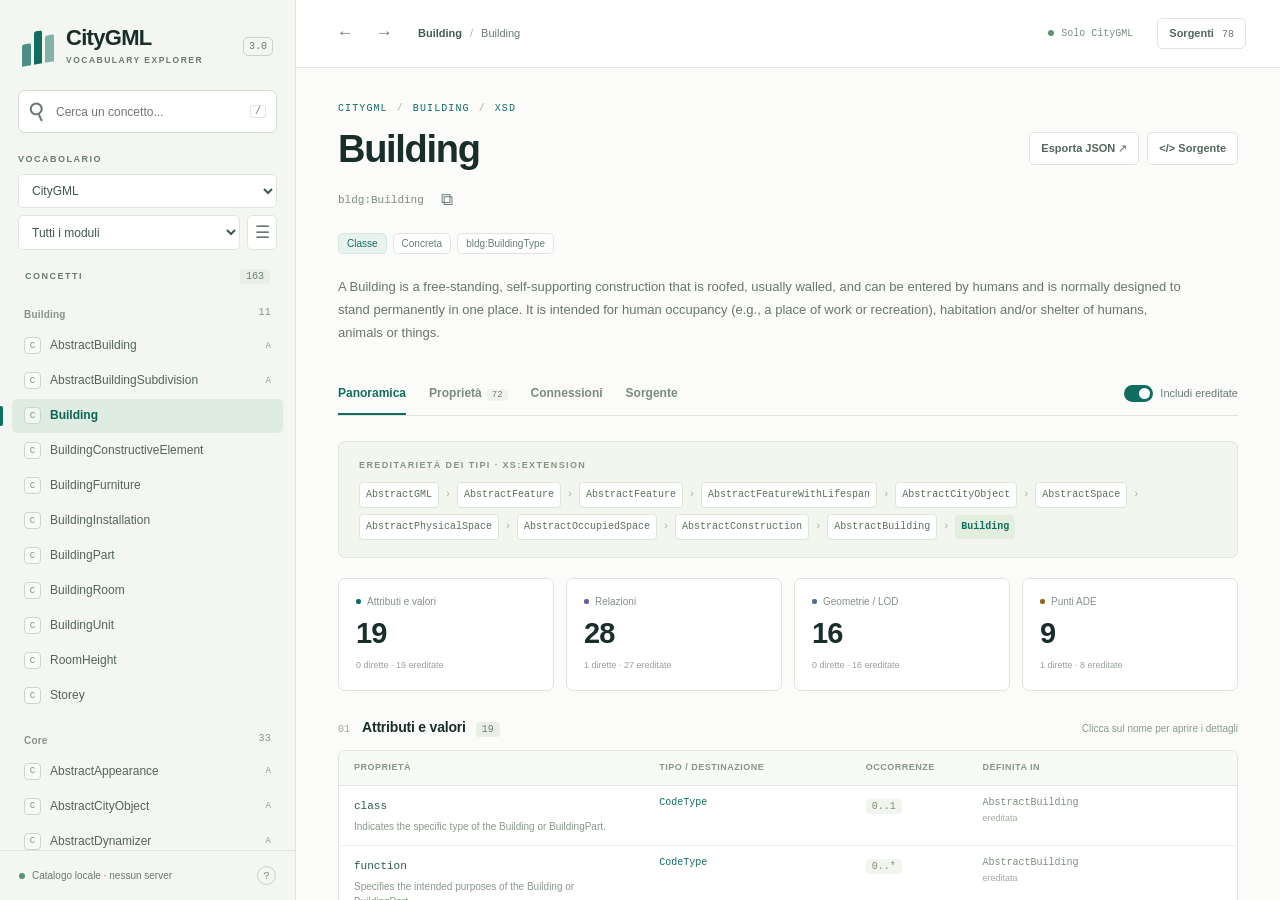
==== index.html @ edbe4537 "Primo commit" ====
<!doctype html>
<html lang="it">
<head>
  <meta charset="utf-8">
  <meta name="viewport" content="width=device-width,initial-scale=1">
  <meta name="color-scheme" content="light">
  <meta name="description" content="Esploratore locale dei vocabolari CityGML 3.0, XSD e OWL. Ricerca, proprieta e relazioni con provenienza verificabile.">
  <title>CityGML Explorer</title>
  <link rel="stylesheet" href="assets/styles.css">
  <script defer src="data/catalog.js"></script>
  <script defer src="assets/app.js"></script>
</head>
<body>
<a class="skip-link" href="#content">Vai alla scheda del concetto</a>
<div class="app-shell">
  <aside class="sidebar" id="sidebar" aria-label="Navigazione del vocabolario">
    <a class="brand" href="#" id="home-link" aria-label="CityGML Explorer, Building">
      <span class="brand-mark" aria-hidden="true"><i></i><i></i><i></i></span>
      <span><strong>CityGML</strong><small>VOCABULARY EXPLORER</small></span>
      <span class="version">3.0</span>
    </a>
    <div class="sidebar-tools">
      <label class="search-box" for="search"><span aria-hidden="true">&#9906;</span><input id="search" type="search" autocomplete="off" placeholder="Cerca un concetto..." aria-label="Cerca nome, etichetta o identificatore"><kbd>/</kbd></label>
      <label class="filter-label" for="family">VOCABOLARIO</label>
      <select id="family"><option value="curated">CityGML + UISH</option value="CityGML">CityGML / XSD</option><option value="UISH">UISH / OWL</option><option value="CityOWL">CityOWL / OWL</option><option value="Supporto">Vocabolari di supporto</option><option value="all">Tutte le sorgenti</option></select>
      <div class="filter-row"><label for="module" class="sr-only">Modulo</label><select id="module"><option value="">Tutti i moduli</option></select><button class="icon-button" id="filters-btn" aria-expanded="false" aria-controls="extra-filters" title="Altri filtri">&#9776;</button></div>
      <div id="extra-filters" class="extra-filters" hidden>
        <label><input type="checkbox" id="technical"> Tipi tecnici e punti ADE</label>
        <label><input type="checkbox" id="only-concrete"> Solo classi concrete</label>
        <label><input type="checkbox" id="include-external"> Riferimenti esterni</label>
      </div>
    </div>
    <div class="list-heading"><span>CONCETTI</span><span id="results-count" class="count">0</span></div>
    <nav id="concept-list" class="concept-list" aria-label="Elenco dei concetti"></nav>
    <div class="sidebar-footer"><span class="status-dot"></span><span>Catalogo locale &middot; nessun server</span><button id="about-btn" title="Guida e legenda" aria-label="Guida e legenda">?</button></div>
  </aside>
  <div class="main-shell">
    <header class="topbar">
      <div class="topbar-left"><button class="icon-button mobile-menu" id="mobile-menu" aria-label="Apri elenco concetti" aria-expanded="false">&#9776;</button><button class="icon-button" id="back-btn" title="Indietro" aria-label="Indietro">&#8592;</button><button class="icon-button" id="forward-btn" title="Avanti" aria-label="Avanti">&#8594;</button><div id="breadcrumb" class="breadcrumb"></div></div>
      <div class="topbar-right"><span class="local-badge"><span class="status-dot"></span><span id="catalog-mode">Catalogo locale</span></span><button class="text-button" id="sources-btn">Sorgenti <span id="file-count"></span></button></div>
    </header>
    <main id="content" tabindex="-1"><div class="loading">Caricamento del catalogo locale...</div></main>
    <noscript>Per navigare il catalogo occorre abilitare JavaScript. I file originali restano disponibili nella cartella sources.</noscript>
  </div>
</div>
<dialog id="modal"><div class="modal-header"><h2 id="modal-title"></h2><button class="icon-button" id="close-modal" aria-label="Chiudi">&#215;</button></div><div id="modal-body"></div></dialog>
<div id="toast" role="status" aria-live="polite"></div>
</body>
</html>
---- assets/styles.css ----
:root{--ink:#192d2b;--muted:#697975;--faint:#93a19b;--teal:#126d61;--teal-soft:#e8f2ee;--bg:#fbfcfa;--side:#f4f6f1;--line:#e0e6df;--white:#fff;--amber:#94631c;--purple:#705998;--blue:#4a728e;--mono:ui-monospace,SFMono-Regular,Consolas,"Liberation Mono",monospace;--font:Inter,-apple-system,BlinkMacSystemFont,"Segoe UI",sans-serif}
*{box-sizing:border-box}html,body{margin:0;height:100%;background:var(--bg);color:var(--ink);font:14px/1.55 var(--font)}button,input,select{font:inherit}button,a,input,select,summary{ -webkit-tap-highlight-color:transparent}button{cursor:pointer;color:inherit}a{color:var(--teal);text-decoration:none}a:hover{text-decoration:underline}button:focus-visible,a:focus-visible,summary:focus-visible,input:focus-visible,select:focus-visible{outline:2px solid var(--teal);outline-offset:3px}button:disabled{opacity:.35;cursor:default}input[type=checkbox]{accent-color:var(--teal)}.app-shell{display:flex;height:100dvh;overflow:hidden}.sidebar{width:296px;flex:0 0 296px;background:var(--side);border-right:1px solid var(--line);display:flex;flex-direction:column;min-height:0}.brand{display:flex;align-items:center;gap:12px;padding:25px 22px 23px;color:var(--ink);text-decoration:none!important}.brand strong{font-size:22px;letter-spacing:-.7px;line-height:1.15;display:block}.brand small{display:block;font-size:8.5px;letter-spacing:1.5px;color:var(--muted);margin-top:4px;font-weight:600}.brand-mark{width:32px;height:35px;display:flex;align-items:end;gap:3px;transform:skewY(-10deg)}.brand-mark i{display:block;width:9px;background:var(--teal);border-radius:2px 2px 0 0}.brand-mark i:nth-child(1){height:22px;opacity:.75}.brand-mark i:nth-child(2){height:33px}.brand-mark i:nth-child(3){height:27px;opacity:.5}.version{font:10px var(--mono);border:1px solid #c9d4ca;border-radius:5px;padding:3px 5px;margin-left:auto;color:var(--muted)}.sidebar-tools{padding:0 18px 16px}.search-box{display:flex;align-items:center;gap:8px;background:#fff;border:1px solid #d4ddd3;border-radius:7px;padding:9px 10px;box-shadow:0 2px 2px #22332203}.search-box>span{font-size:23px;line-height:1;transform:rotate(-25deg);color:var(--muted)}.search-box input{width:100%;border:0;background:transparent;outline:none;font-size:12px;min-width:0}.search-box kbd{border:1px solid var(--line);border-radius:3px;padding:0 4px;font:10px var(--mono);color:var(--muted)}.filter-label{display:block;font-size:9px;letter-spacing:1.5px;color:var(--muted);font-weight:650;margin:20px 0 7px}select{padding:8px 9px;width:100%;background:#fff;border:1px solid var(--line);border-radius:5px;font-size:12px;color:#42574e;min-width:0}.filter-row{display:flex;gap:7px;margin-top:7px}.icon-button{display:inline-flex;align-items:center;justify-content:center;border:1px solid transparent;background:transparent;min-width:30px;height:30px;border-radius:5px;color:var(--muted);font-size:17px;padding:0 6px}.icon-button:hover{background:var(--teal-soft);color:var(--teal)}.filter-row .icon-button{height:35px;border:1px solid var(--line);background:white}.extra-filters{font-size:11px;color:var(--muted);padding-top:9px}.extra-filters label{display:flex;gap:6px;align-items:center;margin:5px 0}.list-heading{display:flex;justify-content:space-between;padding:3px 25px 12px;align-items:center;font-size:9px;font-weight:700;letter-spacing:1.5px;color:var(--muted)}.count{font:10px var(--mono);padding:2px 6px;border-radius:4px;background:#e9eee6;color:#6c7e70;letter-spacing:0}.concept-list{flex:1;overflow:auto;padding:0 12px 24px;scrollbar-width:thin}.module-group{margin-bottom:9px}.module-label{display:flex;justify-content:space-between;padding:11px 12px 5px;color:#87948a;font-size:10px;font-weight:650;letter-spacing:.2px}.module-label small{font:10px var(--mono)}.concept-item{display:flex;align-items:center;gap:9px;padding:8px 12px;color:#53645c;border-radius:5px;font-size:12px;line-height:1.3;min-height:34px;text-decoration:none!important;position:relative;margin:1px 0}.concept-item:hover{background:#eaf0e6}.concept-item.active{background:#dfece2;color:#0e6253;font-weight:650}.concept-item.active:before{content:"";position:absolute;left:-12px;top:7px;bottom:7px;width:3px;background:var(--teal);border-radius:0 2px 2px 0}.concept-item .item-name{overflow:hidden;text-overflow:ellipsis;white-space:nowrap;flex:1}.type-icon{font:9px var(--mono);width:17px;height:17px;border:1px solid #cad8cb;border-radius:4px;display:inline-flex;align-items:center;justify-content:center;flex:none;color:#75947b;background:#fff8}.type-icon.owl{color:var(--purple);border-color:#dacee8}.type-icon.datatype{color:var(--blue);border-color:#cedbe4}.type-icon.ade{color:var(--amber);border-color:#e3d6bb}.concept-item .abstract-mark{font:9px var(--mono);opacity:.6}.sidebar-footer{display:flex;gap:7px;align-items:center;border-top:1px solid var(--line);padding:15px 19px;color:var(--muted);font-size:10px}.sidebar-footer button{border:1px solid #cbd5c9;background:transparent;color:#83917d;font:11px var(--mono);border-radius:50%;width:19px;height:19px;padding:0;margin-left:auto}.status-dot{display:inline-block;width:6px;height:6px;background:#5b9373;border-radius:50%;flex:none}.main-shell{flex:1;min-width:0;display:flex;flex-direction:column}.topbar{height:68px;flex:none;padding:0 34px;display:flex;align-items:center;justify-content:space-between;border-bottom:1px solid var(--line);background:var(--white);gap:14px}.topbar-left,.topbar-right{display:flex;align-items:center;gap:8px;min-width:0}.breadcrumb{font-size:11px;color:var(--muted);margin-left:10px;white-space:nowrap;overflow:hidden;text-overflow:ellipsis}.breadcrumb b{font-weight:550;color:#435c50}.breadcrumb span{padding:0 8px;color:#acb7ad}.local-badge{display:flex;gap:7px;align-items:center;font:10px var(--mono);color:#799080;padding-right:16px;white-space:nowrap}.text-button{border:1px solid var(--line);background:var(--white);padding:6px 11px;border-radius:5px;font-size:11px;font-weight:550;color:#53665b}.text-button:hover{background:var(--side);border-color:#cad7ce}.text-button span{font:10px var(--mono);color:var(--muted);margin-left:5px}#content{overflow:auto;scroll-behavior:smooth;flex:1;padding:35px 42px 70px;outline:none}.page{max-width:1140px;margin:0 auto}.eyebrow{font:10px var(--mono);letter-spacing:1.1px;color:var(--teal);display:flex;gap:9px;align-items:center;margin-bottom:14px;text-transform:uppercase}.eyebrow .slash{color:#a4b0a5}.hero{display:flex;justify-content:space-between;gap:16px;align-items:start}.hero h1{margin:0;font-size:38px;font-weight:610;letter-spacing:-1.3px;line-height:1.15;overflow-wrap:anywhere}.hero-subtitle{font:11px var(--mono);color:#7c8c80;margin:13px 0 0;display:flex;align-items:center;gap:8px;word-break:break-all}.hero-subtitle code{font:inherit;max-width:720px}.hero-actions{display:flex;gap:8px;flex:none;margin-top:4px}.hero-actions button{height:33px;white-space:nowrap}.badges{display:flex;flex-wrap:wrap;gap:6px;margin-top:18px}.badge{display:inline-flex;align-items:center;border:1px solid var(--line);background:var(--white);padding:3px 8px;border-radius:5px;font-size:10px;line-height:1.3;color:#668074}.badge.teal{background:var(--teal-soft);border-color:#d7e9df;color:var(--teal)}.badge.purple{color:var(--purple);background:#f4eff8;border-color:#e4dcef}.badge.amber{color:var(--amber);background:#fbf6e9;border-color:#ebdfc7}.badge.blue{color:var(--blue);background:#eef4f8;border-color:#dce6ed}.definition{color:#66766b;line-height:1.8;font-size:13px;max-width:855px;margin:21px 0 0;white-space:pre-line}.definition.empty{font-style:italic}.tabbar{display:flex;align-items:center;border-bottom:1px solid var(--line);margin-top:27px;gap:23px;min-height:44px;overflow:auto}.tab{border:0;background:transparent;padding:11px 0;color:#7b8b7e;font-size:12px;font-weight:550;white-space:nowrap;position:relative}.tab.active{color:var(--teal)}.tab.active:after{content:"";position:absolute;bottom:-1px;left:0;right:0;height:2px;background:var(--teal)}.tab .count{margin-left:5px;background:#f0f3ed;font-size:9px;padding:1px 5px}.inherited-control{display:flex;align-items:center;gap:7px;font-size:11px;white-space:nowrap;margin-left:auto;color:var(--muted);padding:0 0 0 8px}.switch input{position:absolute;opacity:0;width:30px;height:18px;margin:0;cursor:pointer}.switch{display:inline-block;position:relative;width:29px;height:17px}.switch span{display:block;background:#d5ded3;width:29px;height:17px;border-radius:12px;pointer-events:none}.switch span:before{content:"";position:absolute;top:3px;left:3px;width:11px;height:11px;border-radius:50%;background:#fff;transition:transform .15s}.switch input:checked+span{background:var(--teal)}.switch input:checked+span:before{transform:translateX(12px)}.switch input:focus-visible+span{outline:2px solid var(--teal);outline-offset:3px}.tab-content{padding-top:25px}.section{margin-bottom:27px}.section-heading{display:flex;gap:10px;align-items:baseline;margin-bottom:12px}.section-heading h2{font-size:14px;line-height:1.4;letter-spacing:-.2px;margin:0;font-weight:610}.section-heading .sub{margin-left:auto;color:#8a9a8d;font-size:10px}.section-heading .section-num{font:10px var(--mono);color:#99aa9b;margin-right:2px}.inheritance-box{padding:17px 20px;background:#f2f6ee;border:1px solid #e0e7db;border-radius:7px}.inheritance-box .caption{color:#859580;font-size:9px;letter-spacing:1.4px;font-weight:650;margin-bottom:9px}.chain{display:flex;gap:6px;flex-wrap:wrap;align-items:center;font:10px var(--mono);line-height:2}.chain a{padding:2px 6px;background:#fff;border:1px solid #dce5d6;border-radius:4px;color:#58725c}.chain span.arrow{color:#a7b49e}.chain .current{font-weight:650;color:var(--teal);padding:2px 6px;background:#e3eedf;border-radius:4px}.chain .external{border-style:dashed!important}.stats-grid{display:grid;grid-template-columns:repeat(4,1fr);gap:12px;margin:20px 0 27px}.stat-card{border:1px solid var(--line);background:var(--white);border-radius:7px;padding:15px 17px;position:relative;overflow:hidden;cursor:pointer;text-align:left}.stat-card:hover{border-color:#bfd3c4;background:#fefffc}.stat-card .stat-label{font-size:10px;color:#849187;display:flex;gap:6px;align-items:center}.stat-card strong{display:block;font-size:29px;line-height:1.35;font-weight:550;letter-spacing:-1px;margin-top:5px}.stat-card small{font-size:9px;color:#99a299}.stat-card .line-dot{width:5px;height:5px;display:inline-block;background:var(--teal);border-radius:2px}.stat-card .line-dot.purple{background:var(--purple)}.stat-card .line-dot.amber{background:var(--amber)}.stat-card .line-dot.blue{background:var(--blue)}.notice{padding:11px 14px;border:1px solid #eadfc6;background:#fcf8ee;border-radius:6px;color:#8a753e;font-size:11px;margin:16px 0;display:flex;align-items:start;gap:10px}.notice .notice-icon{font:13px var(--mono);flex:none}.notice a{color:#7f6526;text-decoration:underline}.notice.info{background:#f1f6f4;border-color:#dce8e1;color:#6a8170}.notice.purple{background:#f7f4fa;border-color:#e7def1;color:#816792}.prop-table{border:1px solid var(--line);border-radius:7px;background:var(--white);overflow:hidden}.prop-table table{border-collapse:collapse;width:100%;table-layout:fixed}.prop-table thead{background:#f8faf6;color:#879685;font-size:9px;letter-spacing:.5px;text-transform:uppercase}.prop-table th{text-align:left;font-weight:550;padding:10px 15px;border-bottom:1px solid var(--line)}.prop-table th:nth-child(1){width:34%}.prop-table th:nth-child(2){width:23%}.prop-table th:nth-child(3){width:13%}.prop-table th:nth-child(4){width:30%}.prop-table td{padding:11px 15px;border-bottom:1px solid #edf0e9;vertical-align:top;font-size:11px}.prop-table tbody tr:last-child td{border-bottom:0}.prop-name{font:11px var(--mono);color:#2e5847;word-break:break-word}.prop-name-button{font:11px var(--mono);border:0;background:transparent;padding:0;text-align:left;color:#285a46;text-decoration:none}.prop-name-button:hover{text-decoration:underline}.prop-description{font-size:10px;line-height:1.5;color:#89988a;margin-top:5px}.prop-type{font:10px var(--mono);word-break:break-word;display:block}.prop-origin{font:10px var(--mono);display:block;color:#7c8f7e;word-break:break-word}.prop-origin.direct{color:var(--teal)}.prop-origin-label{color:#a0ad9d;font-size:9px;margin-top:4px}.multiplicity{font:10px var(--mono);background:#f1f5ed;border-radius:4px;padding:2px 6px;display:inline-block;color:#7e9079;white-space:nowrap}.muted{color:var(--muted)}.tiny{font-size:10px}.external-tag{font:8px var(--font);color:#aa935b;margin-left:3px}.connection-grid{display:grid;grid-template-columns:repeat(2,minmax(0,1fr));gap:9px}.connection-card{border:1px solid var(--line);border-radius:6px;background:white;padding:14px 16px;text-align:left;display:flex;gap:12px;align-items:center}.connection-card:hover{border-color:#bdd0bf}.connection-card .conn-content{min-width:0;flex:1}.connection-card strong{font:11px var(--mono);color:#345b48;display:block;overflow-wrap:anywhere}.connection-card small{font-size:10px;color:#91a08d;display:block;margin-top:4px}.connection-card .conn-arrow{color:#b4c1ab}.connection-card .conn-icon{font:11px var(--mono);background:#ecf4e6;color:#8ca67b;width:30px;height:30px;border-radius:5px;display:flex;align-items:center;justify-content:center;flex:none}.connection-card.owl-card .conn-icon{background:#f0ebf6;color:var(--purple)}.connection-card.owl-card{border-color:#e5deec}.empty-state{padding:22px 16px;background:#f5f8f2;border:1px dashed #dce4d4;border-radius:6px;font-size:12px;color:#8a9884}.list-empty{padding:25px 15px;font-size:12px;color:#84917f}.legend{display:flex;gap:17px;flex-wrap:wrap;font-size:10px;color:#8b9a85}.legend span:before{content:"";display:inline-block;width:7px;height:7px;border-radius:2px;background:var(--teal);margin-right:5px}.legend .geom:before{background:var(--blue)}.legend .owl:before{background:var(--purple)}.legend .ade:before{background:var(--amber)}.property-toolbar{display:flex;justify-content:space-between;gap:15px;align-items:center;margin-bottom:20px}.property-toolbar input{font-size:12px;border:1px solid var(--line);border-radius:5px;padding:8px 11px;background:white;min-width:250px}.segment{display:flex;gap:5px;flex-wrap:wrap}.segment button{padding:5px 9px;border:1px solid var(--line);border-radius:5px;background:white;color:#80917b;font-size:10px}.segment button.active{color:var(--teal);background:var(--teal-soft);border-color:#cddfcf}.source-block{background:#f0f4ec;color:#4a6250;border:1px solid #dce5d4;border-radius:7px;padding:18px;font:10px/1.7 var(--mono);overflow:auto;max-height:570px;white-space:pre-wrap;overflow-wrap:anywhere;tab-size:2}.metadata-grid{display:grid;grid-template-columns:140px minmax(0,1fr);gap:10px 18px;font-size:12px}.metadata-grid dt{color:#879680}.metadata-grid dd{margin:0;overflow-wrap:anywhere;color:#526c54;font-family:var(--mono);font-size:10px}.axiom{border:1px solid var(--line);background:white;padding:12px 16px;border-radius:6px;margin-bottom:8px;font-size:11px}.axiom-label{color:#8b7c9b;font:10px var(--mono);margin-bottom:6px}.expr{margin:5px 0 5px 10px;padding-left:10px;border-left:2px solid #eee6f5}.expr-row{margin:5px 0}.expr-key{font:10px var(--mono);color:#8a769d;margin-right:6px}.source-table{width:100%;border-collapse:collapse;font-size:11px}.source-table td,.source-table th{text-align:left;border-bottom:1px solid var(--line);padding:10px 8px;vertical-align:top;overflow-wrap:anywhere}.source-table th{font-size:9px;color:#8d9b85;text-transform:uppercase}.source-table .url{font:9px var(--mono);max-width:300px}.section-collapse{border:1px solid var(--line);border-radius:6px;margin-bottom:12px;padding:10px 15px}.section-collapse summary{cursor:pointer;font-size:12px;color:#657d63}.section-collapse>div{padding-top:12px}dialog{border:1px solid #dae3d3;border-radius:10px;padding:0;max-width:900px;width:calc(100% - 40px);max-height:85vh;box-shadow:0 25px 100px #0f33262b;background:var(--bg);color:var(--ink)}dialog::backdrop{background:#182f2655;backdrop-filter:blur(2px)}.modal-header{display:flex;align-items:center;justify-content:space-between;padding:18px 24px;border-bottom:1px solid var(--line);position:sticky;top:0;background:var(--bg);z-index:1}.modal-header h2{font-size:17px;margin:0;letter-spacing:-.3px}#modal-body{padding:20px 25px 27px}#modal-body p{font-size:12px;color:#71866d;line-height:1.8}#modal-body h3{font-size:13px;margin-top:24px}#toast{position:fixed;bottom:25px;left:50%;transform:translateX(-50%);padding:10px 17px;background:#214638;color:white;font-size:12px;border-radius:6px;opacity:0;pointer-events:none;transition:opacity .15s;z-index:15}#toast.visible{opacity:1}.loading{padding:35px;color:var(--muted)}.skip-link{position:fixed;top:-50px;left:12px;z-index:40;background:white;padding:10px}.skip-link:focus{top:8px}.sr-only{position:absolute;width:1px;height:1px;padding:0;margin:-1px;overflow:hidden;clip:rect(0,0,0,0);border:0}.mobile-menu{display:none}.page-footer{display:flex;gap:15px;align-items:center;border-top:1px solid var(--line);padding-top:17px;margin-top:32px;font-size:9px;color:#9ba991}.page-footer a{margin-left:auto;color:#819773}.nowrap{white-space:nowrap}
@media(min-width:1600px){#content{padding-top:45px}.sidebar{width:316px;flex-basis:316px}.hero h1{font-size:42px}}
@media(max-width:1180px){.sidebar{width:258px;flex-basis:258px}.brand{padding-left:18px;padding-right:16px;gap:9px}#content{padding:29px 26px 60px}.topbar{padding:0 22px}.hero h1{font-size:33px}.hero-actions{flex-direction:column}.local-badge{display:none}.tabbar{gap:17px}.inherited-control{font-size:10px}.prop-table th:nth-child(1){width:31%}.prop-table th:nth-child(2){width:25%}.prop-table td{padding:11px}.stats-grid{gap:9px}.stat-card{padding:12px}.property-toolbar{align-items:start;flex-direction:column}}
@media(max-width:850px){.sidebar{width:235px;flex-basis:235px}.brand strong{font-size:20px}.brand small{font-size:7px}.brand-mark{width:27px}.version{font-size:9px}.hero h1{font-size:29px}.hero-actions{display:none}.stats-grid{grid-template-columns:repeat(2,1fr)}.connection-grid{grid-template-columns:1fr}.inherited-control{padding-bottom:4px}.tabbar{flex-wrap:wrap;gap:0 16px}.tab{font-size:11px}.prop-table{overflow:auto}.prop-table table{min-width:510px}.topbar{height:56px}.local-badge{display:none}.breadcrumb{max-width:230px;font-size:10px}.section-heading .sub{display:none}.topbar-right .text-button{padding:6px;font-size:10px}}
@media(max-width:640px){.sidebar{position:fixed;z-index:9;inset:0 auto 0 0;width:285px;transform:translateX(-100%);transition:transform .2s;box-shadow:10px 0 40px #16332122}.sidebar.open{transform:translateX(0)}.mobile-menu{display:inline-flex}.topbar{padding:0 12px}.breadcrumb{margin-left:0;max-width:155px}.topbar-left{gap:2px}#content{padding:24px 18px 50px}.hero h1{font-size:32px}.hero-subtitle{font-size:10px}.definition{font-size:12px}.eyebrow{font-size:9px}.tabbar{margin-top:21px;gap:0 20px}.stats-grid{gap:10px}.section-heading h2{font-size:13px}.property-toolbar input{width:100%;min-width:0}.metadata-grid{grid-template-columns:90px minmax(0,1fr)}.source-table{font-size:10px}.page-footer{flex-wrap:wrap}.page-footer a{margin-left:0}.inherited-control{margin-left:0;margin-bottom:5px}.hero-subtitle code{max-width:calc(100vw - 90px)}}
@media(prefers-reduced-motion:reduce){*,*:before,*:after{scroll-behavior:auto!important;transition:none!important}}
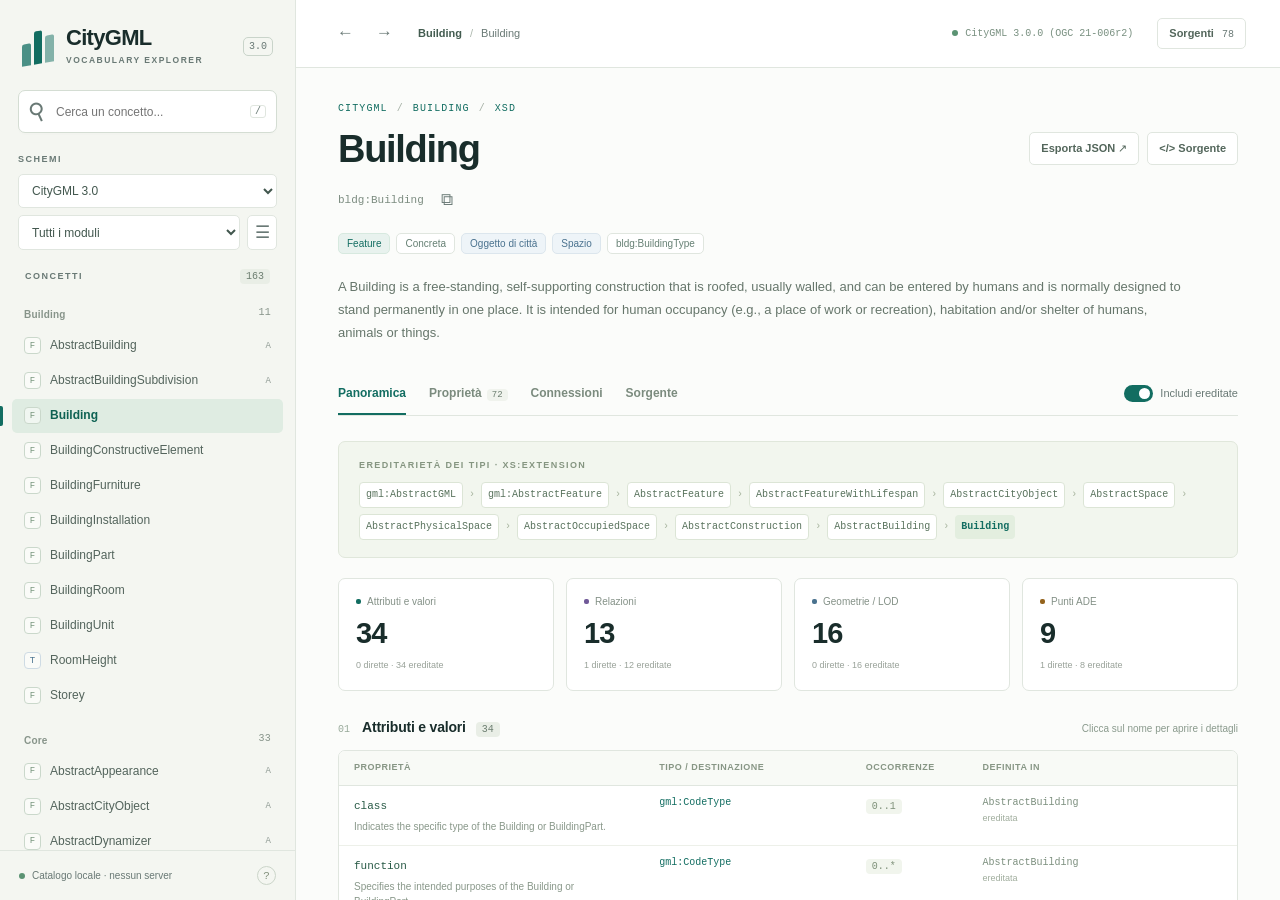
==== commit 72fc0706: "Revamped repository, now only focus on CityGMLv3. XSDs list was completed, now one instance of the s" ====
--- a/index.html
+++ b/index.html
@@ -4,7 +4,7 @@
   <meta charset="utf-8">
   <meta name="viewport" content="width=device-width,initial-scale=1">
   <meta name="color-scheme" content="light">
-  <meta name="description" content="Esploratore locale dei vocabolari CityGML 3.0, XSD e OWL. Ricerca, proprieta e relazioni con provenienza verificabile.">
+  <meta name="description" content="Esploratore locale del vocabolario CityGML 3.0 dagli schemi XSD ufficiali OGC. Ricerca, proprieta e relazioni con provenienza verificabile.">
   <title>CityGML Explorer</title>
   <link rel="stylesheet" href="assets/styles.css">
   <script defer src="data/catalog.js"></script>
@@ -21,12 +21,14 @@
     </a>
     <div class="sidebar-tools">
       <label class="search-box" for="search"><span aria-hidden="true">&#9906;</span><input id="search" type="search" autocomplete="off" placeholder="Cerca un concetto..." aria-label="Cerca nome, etichetta o identificatore"><kbd>/</kbd></label>
-      <label class="filter-label" for="family">VOCABOLARIO</label>
-      <select id="family"><option value="curated">CityGML + UISH</option value="CityGML">CityGML / XSD</option><option value="UISH">UISH / OWL</option><option value="CityOWL">CityOWL / OWL</option><option value="Supporto">Vocabolari di supporto</option><option value="all">Tutte le sorgenti</option></select>
+      <label class="filter-label" for="family">SCHEMI</label>
+      <select id="family"><option value="CityGML">CityGML 3.0</option><option value="Supporto">Schemi importati (GML, ISO 19139, xAL, XLink)</option><option value="all">Tutti gli schemi</option></select>
       <div class="filter-row"><label for="module" class="sr-only">Modulo</label><select id="module"><option value="">Tutti i moduli</option></select><button class="icon-button" id="filters-btn" aria-expanded="false" aria-controls="extra-filters" title="Altri filtri">&#9776;</button></div>
       <div id="extra-filters" class="extra-filters" hidden>
+        <label for="category" class="sr-only">Categoria</label>
+        <select id="category"><option value="">Tutte le categorie</option><option value="cityObject">Oggetti di citt&agrave;</option><option value="space">Oggetti di citt&agrave;: spazi</option><option value="boundary">Oggetti di citt&agrave;: superfici di confine</option><option value="feature">Feature</option><option value="object">Oggetti (non feature)</option><option value="datatype">Tipi di dato</option><option value="enumeration">Enumerazioni</option></select>
         <label><input type="checkbox" id="technical"> Tipi tecnici e punti ADE</label>
-        <label><input type="checkbox" id="only-concrete"> Solo classi concrete</label>
+        <label><input type="checkbox" id="only-concrete"> Solo concreti (istanziabili)</label>
         <label><input type="checkbox" id="include-external"> Riferimenti esterni</label>
       </div>
     </div>
@@ -37,10 +39,10 @@
   <div class="main-shell">
     <header class="topbar">
       <div class="topbar-left"><button class="icon-button mobile-menu" id="mobile-menu" aria-label="Apri elenco concetti" aria-expanded="false">&#9776;</button><button class="icon-button" id="back-btn" title="Indietro" aria-label="Indietro">&#8592;</button><button class="icon-button" id="forward-btn" title="Avanti" aria-label="Avanti">&#8594;</button><div id="breadcrumb" class="breadcrumb"></div></div>
-      <div class="topbar-right"><span class="local-badge"><span class="status-dot"></span><span id="catalog-mode">Catalogo locale</span></span><button class="text-button" id="sources-btn">Sorgenti <span id="file-count"></span></button></div>
+      <div class="topbar-right"><span class="local-badge"><span class="status-dot"></span><span id="catalog-version">Catalogo locale</span></span><button class="text-button" id="sources-btn">Sorgenti <span id="file-count"></span></button></div>
     </header>
     <main id="content" tabindex="-1"><div class="loading">Caricamento del catalogo locale...</div></main>
-    <noscript>Per navigare il catalogo occorre abilitare JavaScript. I file originali restano disponibili nella cartella sources.</noscript>
+    <noscript>Per navigare il catalogo occorre abilitare JavaScript. Gli schemi XSD sono disponibili nella cartella sources.</noscript>
   </div>
 </div>
 <dialog id="modal"><div class="modal-header"><h2 id="modal-title"></h2><button class="icon-button" id="close-modal" aria-label="Chiudi">&#215;</button></div><div id="modal-body"></div></dialog>
--- a/assets/styles.css
+++ b/assets/styles.css
@@ -1,7 +1,7 @@
-:root{--ink:#192d2b;--muted:#697975;--faint:#93a19b;--teal:#126d61;--teal-soft:#e8f2ee;--bg:#fbfcfa;--side:#f4f6f1;--line:#e0e6df;--white:#fff;--amber:#94631c;--purple:#705998;--blue:#4a728e;--mono:ui-monospace,SFMono-Regular,Consolas,"Liberation Mono",monospace;--font:Inter,-apple-system,BlinkMacSystemFont,"Segoe UI",sans-serif}
-*{box-sizing:border-box}html,body{margin:0;height:100%;background:var(--bg);color:var(--ink);font:14px/1.55 var(--font)}button,input,select{font:inherit}button,a,input,select,summary{ -webkit-tap-highlight-color:transparent}button{cursor:pointer;color:inherit}a{color:var(--teal);text-decoration:none}a:hover{text-decoration:underline}button:focus-visible,a:focus-visible,summary:focus-visible,input:focus-visible,select:focus-visible{outline:2px solid var(--teal);outline-offset:3px}button:disabled{opacity:.35;cursor:default}input[type=checkbox]{accent-color:var(--teal)}.app-shell{display:flex;height:100dvh;overflow:hidden}.sidebar{width:296px;flex:0 0 296px;background:var(--side);border-right:1px solid var(--line);display:flex;flex-direction:column;min-height:0}.brand{display:flex;align-items:center;gap:12px;padding:25px 22px 23px;color:var(--ink);text-decoration:none!important}.brand strong{font-size:22px;letter-spacing:-.7px;line-height:1.15;display:block}.brand small{display:block;font-size:8.5px;letter-spacing:1.5px;color:var(--muted);margin-top:4px;font-weight:600}.brand-mark{width:32px;height:35px;display:flex;align-items:end;gap:3px;transform:skewY(-10deg)}.brand-mark i{display:block;width:9px;background:var(--teal);border-radius:2px 2px 0 0}.brand-mark i:nth-child(1){height:22px;opacity:.75}.brand-mark i:nth-child(2){height:33px}.brand-mark i:nth-child(3){height:27px;opacity:.5}.version{font:10px var(--mono);border:1px solid #c9d4ca;border-radius:5px;padding:3px 5px;margin-left:auto;color:var(--muted)}.sidebar-tools{padding:0 18px 16px}.search-box{display:flex;align-items:center;gap:8px;background:#fff;border:1px solid #d4ddd3;border-radius:7px;padding:9px 10px;box-shadow:0 2px 2px #22332203}.search-box>span{font-size:23px;line-height:1;transform:rotate(-25deg);color:var(--muted)}.search-box input{width:100%;border:0;background:transparent;outline:none;font-size:12px;min-width:0}.search-box kbd{border:1px solid var(--line);border-radius:3px;padding:0 4px;font:10px var(--mono);color:var(--muted)}.filter-label{display:block;font-size:9px;letter-spacing:1.5px;color:var(--muted);font-weight:650;margin:20px 0 7px}select{padding:8px 9px;width:100%;background:#fff;border:1px solid var(--line);border-radius:5px;font-size:12px;color:#42574e;min-width:0}.filter-row{display:flex;gap:7px;margin-top:7px}.icon-button{display:inline-flex;align-items:center;justify-content:center;border:1px solid transparent;background:transparent;min-width:30px;height:30px;border-radius:5px;color:var(--muted);font-size:17px;padding:0 6px}.icon-button:hover{background:var(--teal-soft);color:var(--teal)}.filter-row .icon-button{height:35px;border:1px solid var(--line);background:white}.extra-filters{font-size:11px;color:var(--muted);padding-top:9px}.extra-filters label{display:flex;gap:6px;align-items:center;margin:5px 0}.list-heading{display:flex;justify-content:space-between;padding:3px 25px 12px;align-items:center;font-size:9px;font-weight:700;letter-spacing:1.5px;color:var(--muted)}.count{font:10px var(--mono);padding:2px 6px;border-radius:4px;background:#e9eee6;color:#6c7e70;letter-spacing:0}.concept-list{flex:1;overflow:auto;padding:0 12px 24px;scrollbar-width:thin}.module-group{margin-bottom:9px}.module-label{display:flex;justify-content:space-between;padding:11px 12px 5px;color:#87948a;font-size:10px;font-weight:650;letter-spacing:.2px}.module-label small{font:10px var(--mono)}.concept-item{display:flex;align-items:center;gap:9px;padding:8px 12px;color:#53645c;border-radius:5px;font-size:12px;line-height:1.3;min-height:34px;text-decoration:none!important;position:relative;margin:1px 0}.concept-item:hover{background:#eaf0e6}.concept-item.active{background:#dfece2;color:#0e6253;font-weight:650}.concept-item.active:before{content:"";position:absolute;left:-12px;top:7px;bottom:7px;width:3px;background:var(--teal);border-radius:0 2px 2px 0}.concept-item .item-name{overflow:hidden;text-overflow:ellipsis;white-space:nowrap;flex:1}.type-icon{font:9px var(--mono);width:17px;height:17px;border:1px solid #cad8cb;border-radius:4px;display:inline-flex;align-items:center;justify-content:center;flex:none;color:#75947b;background:#fff8}.type-icon.owl{color:var(--purple);border-color:#dacee8}.type-icon.datatype{color:var(--blue);border-color:#cedbe4}.type-icon.ade{color:var(--amber);border-color:#e3d6bb}.concept-item .abstract-mark{font:9px var(--mono);opacity:.6}.sidebar-footer{display:flex;gap:7px;align-items:center;border-top:1px solid var(--line);padding:15px 19px;color:var(--muted);font-size:10px}.sidebar-footer button{border:1px solid #cbd5c9;background:transparent;color:#83917d;font:11px var(--mono);border-radius:50%;width:19px;height:19px;padding:0;margin-left:auto}.status-dot{display:inline-block;width:6px;height:6px;background:#5b9373;border-radius:50%;flex:none}.main-shell{flex:1;min-width:0;display:flex;flex-direction:column}.topbar{height:68px;flex:none;padding:0 34px;display:flex;align-items:center;justify-content:space-between;border-bottom:1px solid var(--line);background:var(--white);gap:14px}.topbar-left,.topbar-right{display:flex;align-items:center;gap:8px;min-width:0}.breadcrumb{font-size:11px;color:var(--muted);margin-left:10px;white-space:nowrap;overflow:hidden;text-overflow:ellipsis}.breadcrumb b{font-weight:550;color:#435c50}.breadcrumb span{padding:0 8px;color:#acb7ad}.local-badge{display:flex;gap:7px;align-items:center;font:10px var(--mono);color:#799080;padding-right:16px;white-space:nowrap}.text-button{border:1px solid var(--line);background:var(--white);padding:6px 11px;border-radius:5px;font-size:11px;font-weight:550;color:#53665b}.text-button:hover{background:var(--side);border-color:#cad7ce}.text-button span{font:10px var(--mono);color:var(--muted);margin-left:5px}#content{overflow:auto;scroll-behavior:smooth;flex:1;padding:35px 42px 70px;outline:none}.page{max-width:1140px;margin:0 auto}.eyebrow{font:10px var(--mono);letter-spacing:1.1px;color:var(--teal);display:flex;gap:9px;align-items:center;margin-bottom:14px;text-transform:uppercase}.eyebrow .slash{color:#a4b0a5}.hero{display:flex;justify-content:space-between;gap:16px;align-items:start}.hero h1{margin:0;font-size:38px;font-weight:610;letter-spacing:-1.3px;line-height:1.15;overflow-wrap:anywhere}.hero-subtitle{font:11px var(--mono);color:#7c8c80;margin:13px 0 0;display:flex;align-items:center;gap:8px;word-break:break-all}.hero-subtitle code{font:inherit;max-width:720px}.hero-actions{display:flex;gap:8px;flex:none;margin-top:4px}.hero-actions button{height:33px;white-space:nowrap}.badges{display:flex;flex-wrap:wrap;gap:6px;margin-top:18px}.badge{display:inline-flex;align-items:center;border:1px solid var(--line);background:var(--white);padding:3px 8px;border-radius:5px;font-size:10px;line-height:1.3;color:#668074}.badge.teal{background:var(--teal-soft);border-color:#d7e9df;color:var(--teal)}.badge.purple{color:var(--purple);background:#f4eff8;border-color:#e4dcef}.badge.amber{color:var(--amber);background:#fbf6e9;border-color:#ebdfc7}.badge.blue{color:var(--blue);background:#eef4f8;border-color:#dce6ed}.definition{color:#66766b;line-height:1.8;font-size:13px;max-width:855px;margin:21px 0 0;white-space:pre-line}.definition.empty{font-style:italic}.tabbar{display:flex;align-items:center;border-bottom:1px solid var(--line);margin-top:27px;gap:23px;min-height:44px;overflow:auto}.tab{border:0;background:transparent;padding:11px 0;color:#7b8b7e;font-size:12px;font-weight:550;white-space:nowrap;position:relative}.tab.active{color:var(--teal)}.tab.active:after{content:"";position:absolute;bottom:-1px;left:0;right:0;height:2px;background:var(--teal)}.tab .count{margin-left:5px;background:#f0f3ed;font-size:9px;padding:1px 5px}.inherited-control{display:flex;align-items:center;gap:7px;font-size:11px;white-space:nowrap;margin-left:auto;color:var(--muted);padding:0 0 0 8px}.switch input{position:absolute;opacity:0;width:30px;height:18px;margin:0;cursor:pointer}.switch{display:inline-block;position:relative;width:29px;height:17px}.switch span{display:block;background:#d5ded3;width:29px;height:17px;border-radius:12px;pointer-events:none}.switch span:before{content:"";position:absolute;top:3px;left:3px;width:11px;height:11px;border-radius:50%;background:#fff;transition:transform .15s}.switch input:checked+span{background:var(--teal)}.switch input:checked+span:before{transform:translateX(12px)}.switch input:focus-visible+span{outline:2px solid var(--teal);outline-offset:3px}.tab-content{padding-top:25px}.section{margin-bottom:27px}.section-heading{display:flex;gap:10px;align-items:baseline;margin-bottom:12px}.section-heading h2{font-size:14px;line-height:1.4;letter-spacing:-.2px;margin:0;font-weight:610}.section-heading .sub{margin-left:auto;color:#8a9a8d;font-size:10px}.section-heading .section-num{font:10px var(--mono);color:#99aa9b;margin-right:2px}.inheritance-box{padding:17px 20px;background:#f2f6ee;border:1px solid #e0e7db;border-radius:7px}.inheritance-box .caption{color:#859580;font-size:9px;letter-spacing:1.4px;font-weight:650;margin-bottom:9px}.chain{display:flex;gap:6px;flex-wrap:wrap;align-items:center;font:10px var(--mono);line-height:2}.chain a{padding:2px 6px;background:#fff;border:1px solid #dce5d6;border-radius:4px;color:#58725c}.chain span.arrow{color:#a7b49e}.chain .current{font-weight:650;color:var(--teal);padding:2px 6px;background:#e3eedf;border-radius:4px}.chain .external{border-style:dashed!important}.stats-grid{display:grid;grid-template-columns:repeat(4,1fr);gap:12px;margin:20px 0 27px}.stat-card{border:1px solid var(--line);background:var(--white);border-radius:7px;padding:15px 17px;position:relative;overflow:hidden;cursor:pointer;text-align:left}.stat-card:hover{border-color:#bfd3c4;background:#fefffc}.stat-card .stat-label{font-size:10px;color:#849187;display:flex;gap:6px;align-items:center}.stat-card strong{display:block;font-size:29px;line-height:1.35;font-weight:550;letter-spacing:-1px;margin-top:5px}.stat-card small{font-size:9px;color:#99a299}.stat-card .line-dot{width:5px;height:5px;display:inline-block;background:var(--teal);border-radius:2px}.stat-card .line-dot.purple{background:var(--purple)}.stat-card .line-dot.amber{background:var(--amber)}.stat-card .line-dot.blue{background:var(--blue)}.notice{padding:11px 14px;border:1px solid #eadfc6;background:#fcf8ee;border-radius:6px;color:#8a753e;font-size:11px;margin:16px 0;display:flex;align-items:start;gap:10px}.notice .notice-icon{font:13px var(--mono);flex:none}.notice a{color:#7f6526;text-decoration:underline}.notice.info{background:#f1f6f4;border-color:#dce8e1;color:#6a8170}.notice.purple{background:#f7f4fa;border-color:#e7def1;color:#816792}.prop-table{border:1px solid var(--line);border-radius:7px;background:var(--white);overflow:hidden}.prop-table table{border-collapse:collapse;width:100%;table-layout:fixed}.prop-table thead{background:#f8faf6;color:#879685;font-size:9px;letter-spacing:.5px;text-transform:uppercase}.prop-table th{text-align:left;font-weight:550;padding:10px 15px;border-bottom:1px solid var(--line)}.prop-table th:nth-child(1){width:34%}.prop-table th:nth-child(2){width:23%}.prop-table th:nth-child(3){width:13%}.prop-table th:nth-child(4){width:30%}.prop-table td{padding:11px 15px;border-bottom:1px solid #edf0e9;vertical-align:top;font-size:11px}.prop-table tbody tr:last-child td{border-bottom:0}.prop-name{font:11px var(--mono);color:#2e5847;word-break:break-word}.prop-name-button{font:11px var(--mono);border:0;background:transparent;padding:0;text-align:left;color:#285a46;text-decoration:none}.prop-name-button:hover{text-decoration:underline}.prop-description{font-size:10px;line-height:1.5;color:#89988a;margin-top:5px}.prop-type{font:10px var(--mono);word-break:break-word;display:block}.prop-origin{font:10px var(--mono);display:block;color:#7c8f7e;word-break:break-word}.prop-origin.direct{color:var(--teal)}.prop-origin-label{color:#a0ad9d;font-size:9px;margin-top:4px}.multiplicity{font:10px var(--mono);background:#f1f5ed;border-radius:4px;padding:2px 6px;display:inline-block;color:#7e9079;white-space:nowrap}.muted{color:var(--muted)}.tiny{font-size:10px}.external-tag{font:8px var(--font);color:#aa935b;margin-left:3px}.connection-grid{display:grid;grid-template-columns:repeat(2,minmax(0,1fr));gap:9px}.connection-card{border:1px solid var(--line);border-radius:6px;background:white;padding:14px 16px;text-align:left;display:flex;gap:12px;align-items:center}.connection-card:hover{border-color:#bdd0bf}.connection-card .conn-content{min-width:0;flex:1}.connection-card strong{font:11px var(--mono);color:#345b48;display:block;overflow-wrap:anywhere}.connection-card small{font-size:10px;color:#91a08d;display:block;margin-top:4px}.connection-card .conn-arrow{color:#b4c1ab}.connection-card .conn-icon{font:11px var(--mono);background:#ecf4e6;color:#8ca67b;width:30px;height:30px;border-radius:5px;display:flex;align-items:center;justify-content:center;flex:none}.connection-card.owl-card .conn-icon{background:#f0ebf6;color:var(--purple)}.connection-card.owl-card{border-color:#e5deec}.empty-state{padding:22px 16px;background:#f5f8f2;border:1px dashed #dce4d4;border-radius:6px;font-size:12px;color:#8a9884}.list-empty{padding:25px 15px;font-size:12px;color:#84917f}.legend{display:flex;gap:17px;flex-wrap:wrap;font-size:10px;color:#8b9a85}.legend span:before{content:"";display:inline-block;width:7px;height:7px;border-radius:2px;background:var(--teal);margin-right:5px}.legend .geom:before{background:var(--blue)}.legend .owl:before{background:var(--purple)}.legend .ade:before{background:var(--amber)}.property-toolbar{display:flex;justify-content:space-between;gap:15px;align-items:center;margin-bottom:20px}.property-toolbar input{font-size:12px;border:1px solid var(--line);border-radius:5px;padding:8px 11px;background:white;min-width:250px}.segment{display:flex;gap:5px;flex-wrap:wrap}.segment button{padding:5px 9px;border:1px solid var(--line);border-radius:5px;background:white;color:#80917b;font-size:10px}.segment button.active{color:var(--teal);background:var(--teal-soft);border-color:#cddfcf}.source-block{background:#f0f4ec;color:#4a6250;border:1px solid #dce5d4;border-radius:7px;padding:18px;font:10px/1.7 var(--mono);overflow:auto;max-height:570px;white-space:pre-wrap;overflow-wrap:anywhere;tab-size:2}.metadata-grid{display:grid;grid-template-columns:140px minmax(0,1fr);gap:10px 18px;font-size:12px}.metadata-grid dt{color:#879680}.metadata-grid dd{margin:0;overflow-wrap:anywhere;color:#526c54;font-family:var(--mono);font-size:10px}.axiom{border:1px solid var(--line);background:white;padding:12px 16px;border-radius:6px;margin-bottom:8px;font-size:11px}.axiom-label{color:#8b7c9b;font:10px var(--mono);margin-bottom:6px}.expr{margin:5px 0 5px 10px;padding-left:10px;border-left:2px solid #eee6f5}.expr-row{margin:5px 0}.expr-key{font:10px var(--mono);color:#8a769d;margin-right:6px}.source-table{width:100%;border-collapse:collapse;font-size:11px}.source-table td,.source-table th{text-align:left;border-bottom:1px solid var(--line);padding:10px 8px;vertical-align:top;overflow-wrap:anywhere}.source-table th{font-size:9px;color:#8d9b85;text-transform:uppercase}.source-table .url{font:9px var(--mono);max-width:300px}.section-collapse{border:1px solid var(--line);border-radius:6px;margin-bottom:12px;padding:10px 15px}.section-collapse summary{cursor:pointer;font-size:12px;color:#657d63}.section-collapse>div{padding-top:12px}dialog{border:1px solid #dae3d3;border-radius:10px;padding:0;max-width:900px;width:calc(100% - 40px);max-height:85vh;box-shadow:0 25px 100px #0f33262b;background:var(--bg);color:var(--ink)}dialog::backdrop{background:#182f2655;backdrop-filter:blur(2px)}.modal-header{display:flex;align-items:center;justify-content:space-between;padding:18px 24px;border-bottom:1px solid var(--line);position:sticky;top:0;background:var(--bg);z-index:1}.modal-header h2{font-size:17px;margin:0;letter-spacing:-.3px}#modal-body{padding:20px 25px 27px}#modal-body p{font-size:12px;color:#71866d;line-height:1.8}#modal-body h3{font-size:13px;margin-top:24px}#toast{position:fixed;bottom:25px;left:50%;transform:translateX(-50%);padding:10px 17px;background:#214638;color:white;font-size:12px;border-radius:6px;opacity:0;pointer-events:none;transition:opacity .15s;z-index:15}#toast.visible{opacity:1}.loading{padding:35px;color:var(--muted)}.skip-link{position:fixed;top:-50px;left:12px;z-index:40;background:white;padding:10px}.skip-link:focus{top:8px}.sr-only{position:absolute;width:1px;height:1px;padding:0;margin:-1px;overflow:hidden;clip:rect(0,0,0,0);border:0}.mobile-menu{display:none}.page-footer{display:flex;gap:15px;align-items:center;border-top:1px solid var(--line);padding-top:17px;margin-top:32px;font-size:9px;color:#9ba991}.page-footer a{margin-left:auto;color:#819773}.nowrap{white-space:nowrap}
-@media(min-width:1600px){#content{padding-top:45px}.sidebar{width:316px;flex-basis:316px}.hero h1{font-size:42px}}
-@media(max-width:1180px){.sidebar{width:258px;flex-basis:258px}.brand{padding-left:18px;padding-right:16px;gap:9px}#content{padding:29px 26px 60px}.topbar{padding:0 22px}.hero h1{font-size:33px}.hero-actions{flex-direction:column}.local-badge{display:none}.tabbar{gap:17px}.inherited-control{font-size:10px}.prop-table th:nth-child(1){width:31%}.prop-table th:nth-child(2){width:25%}.prop-table td{padding:11px}.stats-grid{gap:9px}.stat-card{padding:12px}.property-toolbar{align-items:start;flex-direction:column}}
-@media(max-width:850px){.sidebar{width:235px;flex-basis:235px}.brand strong{font-size:20px}.brand small{font-size:7px}.brand-mark{width:27px}.version{font-size:9px}.hero h1{font-size:29px}.hero-actions{display:none}.stats-grid{grid-template-columns:repeat(2,1fr)}.connection-grid{grid-template-columns:1fr}.inherited-control{padding-bottom:4px}.tabbar{flex-wrap:wrap;gap:0 16px}.tab{font-size:11px}.prop-table{overflow:auto}.prop-table table{min-width:510px}.topbar{height:56px}.local-badge{display:none}.breadcrumb{max-width:230px;font-size:10px}.section-heading .sub{display:none}.topbar-right .text-button{padding:6px;font-size:10px}}
-@media(max-width:640px){.sidebar{position:fixed;z-index:9;inset:0 auto 0 0;width:285px;transform:translateX(-100%);transition:transform .2s;box-shadow:10px 0 40px #16332122}.sidebar.open{transform:translateX(0)}.mobile-menu{display:inline-flex}.topbar{padding:0 12px}.breadcrumb{margin-left:0;max-width:155px}.topbar-left{gap:2px}#content{padding:24px 18px 50px}.hero h1{font-size:32px}.hero-subtitle{font-size:10px}.definition{font-size:12px}.eyebrow{font-size:9px}.tabbar{margin-top:21px;gap:0 20px}.stats-grid{gap:10px}.section-heading h2{font-size:13px}.property-toolbar input{width:100%;min-width:0}.metadata-grid{grid-template-columns:90px minmax(0,1fr)}.source-table{font-size:10px}.page-footer{flex-wrap:wrap}.page-footer a{margin-left:0}.inherited-control{margin-left:0;margin-bottom:5px}.hero-subtitle code{max-width:calc(100vw - 90px)}}
-@media(prefers-reduced-motion:reduce){*,*:before,*:after{scroll-behavior:auto!important;transition:none!important}}
+:root{--ink:#192d2b;--muted:#697975;--faint:#93a19b;--teal:#126d61;--teal-soft:#e8f2ee;--bg:#fbfcfa;--side:#f4f6f1;--line:#e0e6df;--white:#fff;--amber:#94631c;--purple:#705998;--blue:#4a728e;--mono:ui-monospace,SFMono-Regular,Consolas,"Liberation Mono",monospace;--font:Inter,-apple-system,BlinkMacSystemFont,"Segoe UI",sans-serif}
+*{box-sizing:border-box}html,body{margin:0;height:100%;background:var(--bg);color:var(--ink);font:14px/1.55 var(--font)}button,input,select{font:inherit}button,a,input,select,summary{ -webkit-tap-highlight-color:transparent}button{cursor:pointer;color:inherit}a{color:var(--teal);text-decoration:none}a:hover{text-decoration:underline}button:focus-visible,a:focus-visible,summary:focus-visible,input:focus-visible,select:focus-visible{outline:2px solid var(--teal);outline-offset:3px}button:disabled{opacity:.35;cursor:default}input[type=checkbox]{accent-color:var(--teal)}.app-shell{display:flex;height:100dvh;overflow:hidden}.sidebar{width:296px;flex:0 0 296px;background:var(--side);border-right:1px solid var(--line);display:flex;flex-direction:column;min-height:0}.brand{display:flex;align-items:center;gap:12px;padding:25px 22px 23px;color:var(--ink);text-decoration:none!important}.brand strong{font-size:22px;letter-spacing:-.7px;line-height:1.15;display:block}.brand small{display:block;font-size:8.5px;letter-spacing:1.5px;color:var(--muted);margin-top:4px;font-weight:600}.brand-mark{width:32px;height:35px;display:flex;align-items:end;gap:3px;transform:skewY(-10deg)}.brand-mark i{display:block;width:9px;background:var(--teal);border-radius:2px 2px 0 0}.brand-mark i:nth-child(1){height:22px;opacity:.75}.brand-mark i:nth-child(2){height:33px}.brand-mark i:nth-child(3){height:27px;opacity:.5}.version{font:10px var(--mono);border:1px solid #c9d4ca;border-radius:5px;padding:3px 5px;margin-left:auto;color:var(--muted)}.sidebar-tools{padding:0 18px 16px}.search-box{display:flex;align-items:center;gap:8px;background:#fff;border:1px solid #d4ddd3;border-radius:7px;padding:9px 10px;box-shadow:0 2px 2px #22332203}.search-box>span{font-size:23px;line-height:1;transform:rotate(-25deg);color:var(--muted)}.search-box input{width:100%;border:0;background:transparent;outline:none;font-size:12px;min-width:0}.search-box kbd{border:1px solid var(--line);border-radius:3px;padding:0 4px;font:10px var(--mono);color:var(--muted)}.filter-label{display:block;font-size:9px;letter-spacing:1.5px;color:var(--muted);font-weight:650;margin:20px 0 7px}select{padding:8px 9px;width:100%;background:#fff;border:1px solid var(--line);border-radius:5px;font-size:12px;color:#42574e;min-width:0}.filter-row{display:flex;gap:7px;margin-top:7px}.icon-button{display:inline-flex;align-items:center;justify-content:center;border:1px solid transparent;background:transparent;min-width:30px;height:30px;border-radius:5px;color:var(--muted);font-size:17px;padding:0 6px}.icon-button:hover{background:var(--teal-soft);color:var(--teal)}.filter-row .icon-button{height:35px;border:1px solid var(--line);background:white}.extra-filters{font-size:11px;color:var(--muted);padding-top:9px}.extra-filters label{display:flex;gap:6px;align-items:center;margin:5px 0}.list-heading{display:flex;justify-content:space-between;padding:3px 25px 12px;align-items:center;font-size:9px;font-weight:700;letter-spacing:1.5px;color:var(--muted)}.count{font:10px var(--mono);padding:2px 6px;border-radius:4px;background:#e9eee6;color:#6c7e70;letter-spacing:0}.concept-list{flex:1;overflow:auto;padding:0 12px 24px;scrollbar-width:thin}.module-group{margin-bottom:9px}.module-label{display:flex;justify-content:space-between;padding:11px 12px 5px;color:#87948a;font-size:10px;font-weight:650;letter-spacing:.2px}.module-label small{font:10px var(--mono)}.concept-item{display:flex;align-items:center;gap:9px;padding:8px 12px;color:#53645c;border-radius:5px;font-size:12px;line-height:1.3;min-height:34px;text-decoration:none!important;position:relative;margin:1px 0}.concept-item:hover{background:#eaf0e6}.concept-item.active{background:#dfece2;color:#0e6253;font-weight:650}.concept-item.active:before{content:"";position:absolute;left:-12px;top:7px;bottom:7px;width:3px;background:var(--teal);border-radius:0 2px 2px 0}.concept-item .item-name{overflow:hidden;text-overflow:ellipsis;white-space:nowrap;flex:1}.type-icon{font:9px var(--mono);width:17px;height:17px;border:1px solid #cad8cb;border-radius:4px;display:inline-flex;align-items:center;justify-content:center;flex:none;color:#75947b;background:#fff8}.type-icon.datatype{color:var(--blue);border-color:#cedbe4}.type-icon.ade{color:var(--amber);border-color:#e3d6bb}.concept-item .abstract-mark{font:9px var(--mono);opacity:.6}.sidebar-footer{display:flex;gap:7px;align-items:center;border-top:1px solid var(--line);padding:15px 19px;color:var(--muted);font-size:10px}.sidebar-footer button{border:1px solid #cbd5c9;background:transparent;color:#83917d;font:11px var(--mono);border-radius:50%;width:19px;height:19px;padding:0;margin-left:auto}.status-dot{display:inline-block;width:6px;height:6px;background:#5b9373;border-radius:50%;flex:none}.main-shell{flex:1;min-width:0;display:flex;flex-direction:column}.topbar{height:68px;flex:none;padding:0 34px;display:flex;align-items:center;justify-content:space-between;border-bottom:1px solid var(--line);background:var(--white);gap:14px}.topbar-left,.topbar-right{display:flex;align-items:center;gap:8px;min-width:0}.breadcrumb{font-size:11px;color:var(--muted);margin-left:10px;white-space:nowrap;overflow:hidden;text-overflow:ellipsis}.breadcrumb b{font-weight:550;color:#435c50}.breadcrumb span{padding:0 8px;color:#acb7ad}.local-badge{display:flex;gap:7px;align-items:center;font:10px var(--mono);color:#799080;padding-right:16px;white-space:nowrap}.text-button{border:1px solid var(--line);background:var(--white);padding:6px 11px;border-radius:5px;font-size:11px;font-weight:550;color:#53665b}.text-button:hover{background:var(--side);border-color:#cad7ce}.text-button span{font:10px var(--mono);color:var(--muted);margin-left:5px}#content{overflow:auto;scroll-behavior:smooth;flex:1;padding:35px 42px 70px;outline:none}.page{max-width:1140px;margin:0 auto}.eyebrow{font:10px var(--mono);letter-spacing:1.1px;color:var(--teal);display:flex;gap:9px;align-items:center;margin-bottom:14px;text-transform:uppercase}.eyebrow .slash{color:#a4b0a5}.hero{display:flex;justify-content:space-between;gap:16px;align-items:start}.hero h1{margin:0;font-size:38px;font-weight:610;letter-spacing:-1.3px;line-height:1.15;overflow-wrap:anywhere}.hero-subtitle{font:11px var(--mono);color:#7c8c80;margin:13px 0 0;display:flex;align-items:center;gap:8px;word-break:break-all}.hero-subtitle code{font:inherit;max-width:720px}.hero-actions{display:flex;gap:8px;flex:none;margin-top:4px}.hero-actions button{height:33px;white-space:nowrap}.badges{display:flex;flex-wrap:wrap;gap:6px;margin-top:18px}.badge{display:inline-flex;align-items:center;border:1px solid var(--line);background:var(--white);padding:3px 8px;border-radius:5px;font-size:10px;line-height:1.3;color:#668074}.badge.teal{background:var(--teal-soft);border-color:#d7e9df;color:var(--teal)}.badge.purple{color:var(--purple);background:#f4eff8;border-color:#e4dcef}.badge.amber{color:var(--amber);background:#fbf6e9;border-color:#ebdfc7}.badge.blue{color:var(--blue);background:#eef4f8;border-color:#dce6ed}.definition{color:#66766b;line-height:1.8;font-size:13px;max-width:855px;margin:21px 0 0;white-space:pre-line}.definition.empty{font-style:italic}.tabbar{display:flex;align-items:center;border-bottom:1px solid var(--line);margin-top:27px;gap:23px;min-height:44px;overflow:auto}.tab{border:0;background:transparent;padding:11px 0;color:#7b8b7e;font-size:12px;font-weight:550;white-space:nowrap;position:relative}.tab.active{color:var(--teal)}.tab.active:after{content:"";position:absolute;bottom:-1px;left:0;right:0;height:2px;background:var(--teal)}.tab .count{margin-left:5px;background:#f0f3ed;font-size:9px;padding:1px 5px}.inherited-control{display:flex;align-items:center;gap:7px;font-size:11px;white-space:nowrap;margin-left:auto;color:var(--muted);padding:0 0 0 8px}.switch input{position:absolute;opacity:0;width:30px;height:18px;margin:0;cursor:pointer}.switch{display:inline-block;position:relative;width:29px;height:17px}.switch span{display:block;background:#d5ded3;width:29px;height:17px;border-radius:12px;pointer-events:none}.switch span:before{content:"";position:absolute;top:3px;left:3px;width:11px;height:11px;border-radius:50%;background:#fff;transition:transform .15s}.switch input:checked+span{background:var(--teal)}.switch input:checked+span:before{transform:translateX(12px)}.switch input:focus-visible+span{outline:2px solid var(--teal);outline-offset:3px}.tab-content{padding-top:25px}.section{margin-bottom:27px}.section-heading{display:flex;gap:10px;align-items:baseline;margin-bottom:12px}.section-heading h2{font-size:14px;line-height:1.4;letter-spacing:-.2px;margin:0;font-weight:610}.section-heading .sub{margin-left:auto;color:#8a9a8d;font-size:10px}.section-heading .section-num{font:10px var(--mono);color:#99aa9b;margin-right:2px}.inheritance-box{padding:17px 20px;background:#f2f6ee;border:1px solid #e0e7db;border-radius:7px}.inheritance-box .caption{color:#859580;font-size:9px;letter-spacing:1.4px;font-weight:650;margin-bottom:9px}.chain{display:flex;gap:6px;flex-wrap:wrap;align-items:center;font:10px var(--mono);line-height:2}.chain a{padding:2px 6px;background:#fff;border:1px solid #dce5d6;border-radius:4px;color:#58725c}.chain span.arrow{color:#a7b49e}.chain .current{font-weight:650;color:var(--teal);padding:2px 6px;background:#e3eedf;border-radius:4px}.chain .external{border-style:dashed!important}.stats-grid{display:grid;grid-template-columns:repeat(4,1fr);gap:12px;margin:20px 0 27px}.stat-card{border:1px solid var(--line);background:var(--white);border-radius:7px;padding:15px 17px;position:relative;overflow:hidden;cursor:pointer;text-align:left}.stat-card:hover{border-color:#bfd3c4;background:#fefffc}.stat-card .stat-label{font-size:10px;color:#849187;display:flex;gap:6px;align-items:center}.stat-card strong{display:block;font-size:29px;line-height:1.35;font-weight:550;letter-spacing:-1px;margin-top:5px}.stat-card small{font-size:9px;color:#99a299}.stat-card .line-dot{width:5px;height:5px;display:inline-block;background:var(--teal);border-radius:2px}.stat-card .line-dot.purple{background:var(--purple)}.stat-card .line-dot.amber{background:var(--amber)}.stat-card .line-dot.blue{background:var(--blue)}.notice{padding:11px 14px;border:1px solid #eadfc6;background:#fcf8ee;border-radius:6px;color:#8a753e;font-size:11px;margin:16px 0;display:flex;align-items:start;gap:10px}.notice .notice-icon{font:13px var(--mono);flex:none}.notice a{color:#7f6526;text-decoration:underline}.notice.info{background:#f1f6f4;border-color:#dce8e1;color:#6a8170}.prop-table{border:1px solid var(--line);border-radius:7px;background:var(--white);overflow:hidden}.prop-table table{border-collapse:collapse;width:100%;table-layout:fixed}.prop-table thead{background:#f8faf6;color:#879685;font-size:9px;letter-spacing:.5px;text-transform:uppercase}.prop-table th{text-align:left;font-weight:550;padding:10px 15px;border-bottom:1px solid var(--line)}.prop-table th:nth-child(1){width:34%}.prop-table th:nth-child(2){width:23%}.prop-table th:nth-child(3){width:13%}.prop-table th:nth-child(4){width:30%}.prop-table td{padding:11px 15px;border-bottom:1px solid #edf0e9;vertical-align:top;font-size:11px}.prop-table tbody tr:last-child td{border-bottom:0}.prop-name{font:11px var(--mono);color:#2e5847;word-break:break-word}.prop-name-button{font:11px var(--mono);border:0;background:transparent;padding:0;text-align:left;color:#285a46;text-decoration:none}.prop-name-button:hover{text-decoration:underline}.prop-description{font-size:10px;line-height:1.5;color:#89988a;margin-top:5px}.prop-type{font:10px var(--mono);word-break:break-word;display:block}.prop-origin{font:10px var(--mono);display:block;color:#7c8f7e;word-break:break-word}.prop-origin.direct{color:var(--teal)}.prop-origin-label{color:#a0ad9d;font-size:9px;margin-top:4px}.multiplicity{font:10px var(--mono);background:#f1f5ed;border-radius:4px;padding:2px 6px;display:inline-block;color:#7e9079;white-space:nowrap}.muted{color:var(--muted)}.tiny{font-size:10px}.external-tag{font:8px var(--font);color:#aa935b;margin-left:3px}.connection-grid{display:grid;grid-template-columns:repeat(2,minmax(0,1fr));gap:9px}.connection-card{border:1px solid var(--line);border-radius:6px;background:white;padding:14px 16px;text-align:left;display:flex;gap:12px;align-items:center}.connection-card:hover{border-color:#bdd0bf}.connection-card .conn-content{min-width:0;flex:1}.connection-card strong{font:11px var(--mono);color:#345b48;display:block;overflow-wrap:anywhere}.connection-card small{font-size:10px;color:#91a08d;display:block;margin-top:4px}.connection-card .conn-arrow{color:#b4c1ab}.connection-card .conn-icon{font:11px var(--mono);background:#ecf4e6;color:#8ca67b;width:30px;height:30px;border-radius:5px;display:flex;align-items:center;justify-content:center;flex:none}.empty-state{padding:22px 16px;background:#f5f8f2;border:1px dashed #dce4d4;border-radius:6px;font-size:12px;color:#8a9884}.list-empty{padding:25px 15px;font-size:12px;color:#84917f}.legend{display:flex;gap:17px;flex-wrap:wrap;font-size:10px;color:#8b9a85}.legend span:before{content:"";display:inline-block;width:7px;height:7px;border-radius:2px;background:var(--teal);margin-right:5px}.legend .geom:before{background:var(--blue)}.legend .ade:before{background:var(--amber)}.property-toolbar{display:flex;justify-content:space-between;gap:15px;align-items:center;margin-bottom:20px}.property-toolbar input{font-size:12px;border:1px solid var(--line);border-radius:5px;padding:8px 11px;background:white;min-width:250px}.segment{display:flex;gap:5px;flex-wrap:wrap}.segment button{padding:5px 9px;border:1px solid var(--line);border-radius:5px;background:white;color:#80917b;font-size:10px}.segment button.active{color:var(--teal);background:var(--teal-soft);border-color:#cddfcf}.source-block{background:#f0f4ec;color:#4a6250;border:1px solid #dce5d4;border-radius:7px;padding:18px;font:10px/1.7 var(--mono);overflow:auto;max-height:570px;white-space:pre-wrap;overflow-wrap:anywhere;tab-size:2}.metadata-grid{display:grid;grid-template-columns:140px minmax(0,1fr);gap:10px 18px;font-size:12px}.metadata-grid dt{color:#879680}.metadata-grid dd{margin:0;overflow-wrap:anywhere;color:#526c54;font-family:var(--mono);font-size:10px}.constraint{border:1px solid var(--line);background:white;padding:12px 16px;border-radius:6px;margin-bottom:8px;font-size:11px}.constraint-label{color:#8b7c9b;font:10px var(--mono);margin-bottom:6px}.source-table{width:100%;border-collapse:collapse;font-size:11px}.source-table td,.source-table th{text-align:left;border-bottom:1px solid var(--line);padding:10px 8px;vertical-align:top;overflow-wrap:anywhere}.source-table th{font-size:9px;color:#8d9b85;text-transform:uppercase}.source-table .url{font:9px var(--mono);max-width:300px}.section-collapse{border:1px solid var(--line);border-radius:6px;margin-bottom:12px;padding:10px 15px}.section-collapse summary{cursor:pointer;font-size:12px;color:#657d63}.section-collapse>div{padding-top:12px}dialog{border:1px solid #dae3d3;border-radius:10px;padding:0;max-width:900px;width:calc(100% - 40px);max-height:85vh;box-shadow:0 25px 100px #0f33262b;background:var(--bg);color:var(--ink)}dialog::backdrop{background:#182f2655;backdrop-filter:blur(2px)}.modal-header{display:flex;align-items:center;justify-content:space-between;padding:18px 24px;border-bottom:1px solid var(--line);position:sticky;top:0;background:var(--bg);z-index:1}.modal-header h2{font-size:17px;margin:0;letter-spacing:-.3px}#modal-body{padding:20px 25px 27px}#modal-body p{font-size:12px;color:#71866d;line-height:1.8}#modal-body h3{font-size:13px;margin-top:24px}#toast{position:fixed;bottom:25px;left:50%;transform:translateX(-50%);padding:10px 17px;background:#214638;color:white;font-size:12px;border-radius:6px;opacity:0;pointer-events:none;transition:opacity .15s;z-index:15}#toast.visible{opacity:1}.loading{padding:35px;color:var(--muted)}.skip-link{position:fixed;top:-50px;left:12px;z-index:40;background:white;padding:10px}.skip-link:focus{top:8px}.sr-only{position:absolute;width:1px;height:1px;padding:0;margin:-1px;overflow:hidden;clip:rect(0,0,0,0);border:0}.mobile-menu{display:none}.page-footer{display:flex;gap:15px;align-items:center;border-top:1px solid var(--line);padding-top:17px;margin-top:32px;font-size:9px;color:#9ba991}.page-footer a{margin-left:auto;color:#819773}.nowrap{white-space:nowrap}
+@media(min-width:1600px){#content{padding-top:45px}.sidebar{width:316px;flex-basis:316px}.hero h1{font-size:42px}}
+@media(max-width:1180px){.sidebar{width:258px;flex-basis:258px}.brand{padding-left:18px;padding-right:16px;gap:9px}#content{padding:29px 26px 60px}.topbar{padding:0 22px}.hero h1{font-size:33px}.hero-actions{flex-direction:column}.local-badge{display:none}.tabbar{gap:17px}.inherited-control{font-size:10px}.prop-table th:nth-child(1){width:31%}.prop-table th:nth-child(2){width:25%}.prop-table td{padding:11px}.stats-grid{gap:9px}.stat-card{padding:12px}.property-toolbar{align-items:start;flex-direction:column}}
+@media(max-width:850px){.sidebar{width:235px;flex-basis:235px}.brand strong{font-size:20px}.brand small{font-size:7px}.brand-mark{width:27px}.version{font-size:9px}.hero h1{font-size:29px}.hero-actions{display:none}.stats-grid{grid-template-columns:repeat(2,1fr)}.connection-grid{grid-template-columns:1fr}.inherited-control{padding-bottom:4px}.tabbar{flex-wrap:wrap;gap:0 16px}.tab{font-size:11px}.prop-table{overflow:auto}.prop-table table{min-width:510px}.topbar{height:56px}.local-badge{display:none}.breadcrumb{max-width:230px;font-size:10px}.section-heading .sub{display:none}.topbar-right .text-button{padding:6px;font-size:10px}}
+@media(max-width:640px){.sidebar{position:fixed;z-index:9;inset:0 auto 0 0;width:285px;transform:translateX(-100%);transition:transform .2s;box-shadow:10px 0 40px #16332122}.sidebar.open{transform:translateX(0)}.mobile-menu{display:inline-flex}.topbar{padding:0 12px}.breadcrumb{margin-left:0;max-width:155px}.topbar-left{gap:2px}#content{padding:24px 18px 50px}.hero h1{font-size:32px}.hero-subtitle{font-size:10px}.definition{font-size:12px}.eyebrow{font-size:9px}.tabbar{margin-top:21px;gap:0 20px}.stats-grid{gap:10px}.section-heading h2{font-size:13px}.property-toolbar input{width:100%;min-width:0}.metadata-grid{grid-template-columns:90px minmax(0,1fr)}.source-table{font-size:10px}.page-footer{flex-wrap:wrap}.page-footer a{margin-left:0}.inherited-control{margin-left:0;margin-bottom:5px}.hero-subtitle code{max-width:calc(100vw - 90px)}}
+@media(prefers-reduced-motion:reduce){*,*:before,*:after{scroll-behavior:auto!important;transition:none!important}}
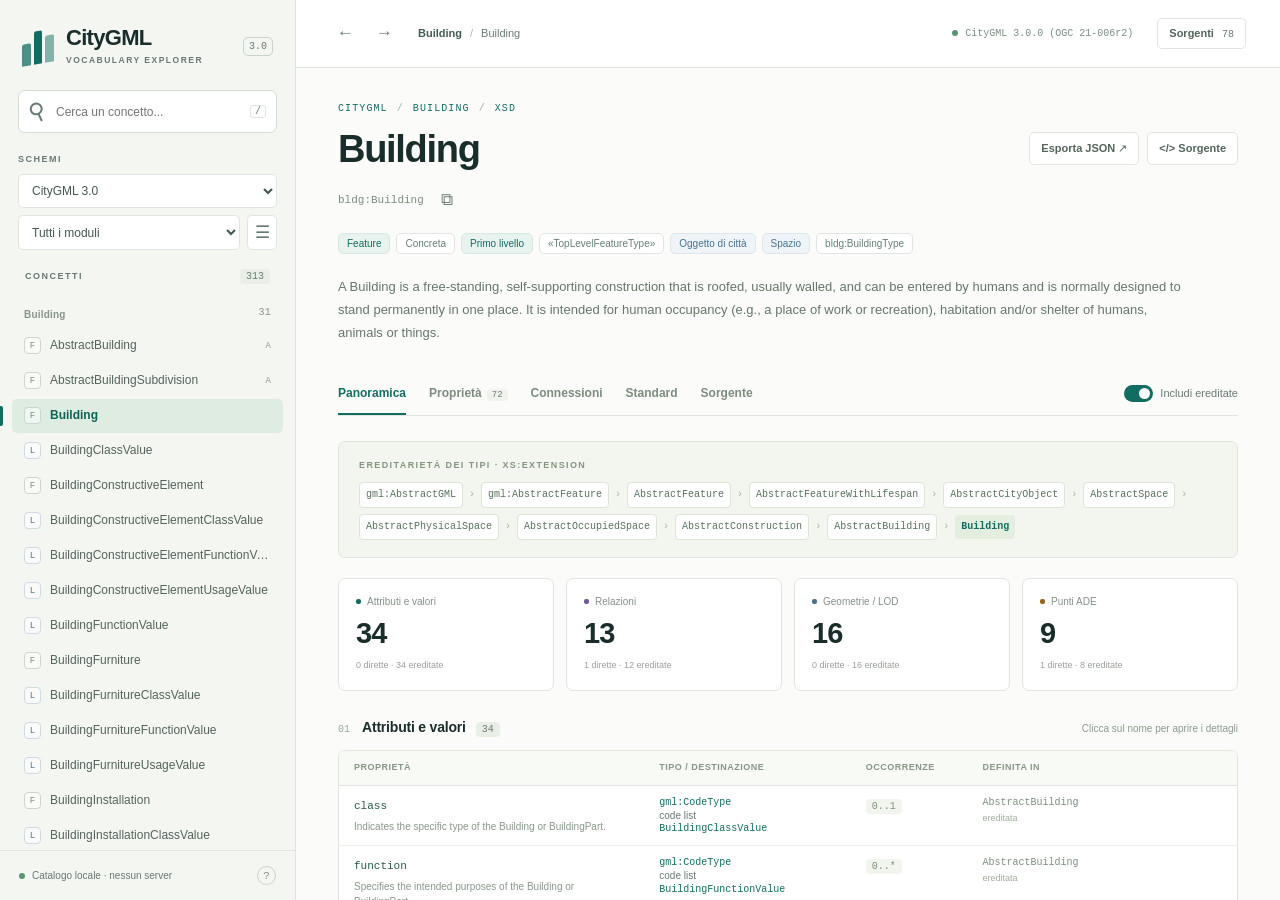
==== commit 6618aa6c: "Added OGC 20-010 and XMI as sources to complete the standard, only code lists are out" ====
--- a/index.html
+++ b/index.html
@@ -26,7 +26,7 @@
       <div class="filter-row"><label for="module" class="sr-only">Modulo</label><select id="module"><option value="">Tutti i moduli</option></select><button class="icon-button" id="filters-btn" aria-expanded="false" aria-controls="extra-filters" title="Altri filtri">&#9776;</button></div>
       <div id="extra-filters" class="extra-filters" hidden>
         <label for="category" class="sr-only">Categoria</label>
-        <select id="category"><option value="">Tutte le categorie</option><option value="cityObject">Oggetti di citt&agrave;</option><option value="space">Oggetti di citt&agrave;: spazi</option><option value="boundary">Oggetti di citt&agrave;: superfici di confine</option><option value="feature">Feature</option><option value="object">Oggetti (non feature)</option><option value="datatype">Tipi di dato</option><option value="enumeration">Enumerazioni</option></select>
+        <select id="category"><option value="">Tutte le categorie</option><option value="topLevel">Oggetti di primo livello</option><option value="cityObject">Oggetti di citt&agrave;</option><option value="space">Oggetti di citt&agrave;: spazi</option><option value="boundary">Oggetti di citt&agrave;: superfici di confine</option><option value="feature">Feature</option><option value="object">Oggetti (non feature)</option><option value="datatype">Tipi di dato</option><option value="enumeration">Enumerazioni</option><option value="codelist">Code list</option></select>
         <label><input type="checkbox" id="technical"> Tipi tecnici e punti ADE</label>
         <label><input type="checkbox" id="only-concrete"> Solo concreti (istanziabili)</label>
         <label><input type="checkbox" id="include-external"> Riferimenti esterni</label>
--- a/assets/styles.css
+++ b/assets/styles.css
@@ -5,3 +5,4 @@
 @media(max-width:850px){.sidebar{width:235px;flex-basis:235px}.brand strong{font-size:20px}.brand small{font-size:7px}.brand-mark{width:27px}.version{font-size:9px}.hero h1{font-size:29px}.hero-actions{display:none}.stats-grid{grid-template-columns:repeat(2,1fr)}.connection-grid{grid-template-columns:1fr}.inherited-control{padding-bottom:4px}.tabbar{flex-wrap:wrap;gap:0 16px}.tab{font-size:11px}.prop-table{overflow:auto}.prop-table table{min-width:510px}.topbar{height:56px}.local-badge{display:none}.breadcrumb{max-width:230px;font-size:10px}.section-heading .sub{display:none}.topbar-right .text-button{padding:6px;font-size:10px}}
 @media(max-width:640px){.sidebar{position:fixed;z-index:9;inset:0 auto 0 0;width:285px;transform:translateX(-100%);transition:transform .2s;box-shadow:10px 0 40px #16332122}.sidebar.open{transform:translateX(0)}.mobile-menu{display:inline-flex}.topbar{padding:0 12px}.breadcrumb{margin-left:0;max-width:155px}.topbar-left{gap:2px}#content{padding:24px 18px 50px}.hero h1{font-size:32px}.hero-subtitle{font-size:10px}.definition{font-size:12px}.eyebrow{font-size:9px}.tabbar{margin-top:21px;gap:0 20px}.stats-grid{gap:10px}.section-heading h2{font-size:13px}.property-toolbar input{width:100%;min-width:0}.metadata-grid{grid-template-columns:90px minmax(0,1fr)}.source-table{font-size:10px}.page-footer{flex-wrap:wrap}.page-footer a{margin-left:0}.inherited-control{margin-left:0;margin-bottom:5px}.hero-subtitle code{max-width:calc(100vw - 90px)}}
 @media(prefers-reduced-motion:reduce){*,*:before,*:after{scroll-behavior:auto!important;transition:none!important}}
+.concept-links{list-style:none;padding:0;margin:0;font-size:12px}.concept-links li{margin:4px 0}.concept-links .level-3{padding-left:16px}
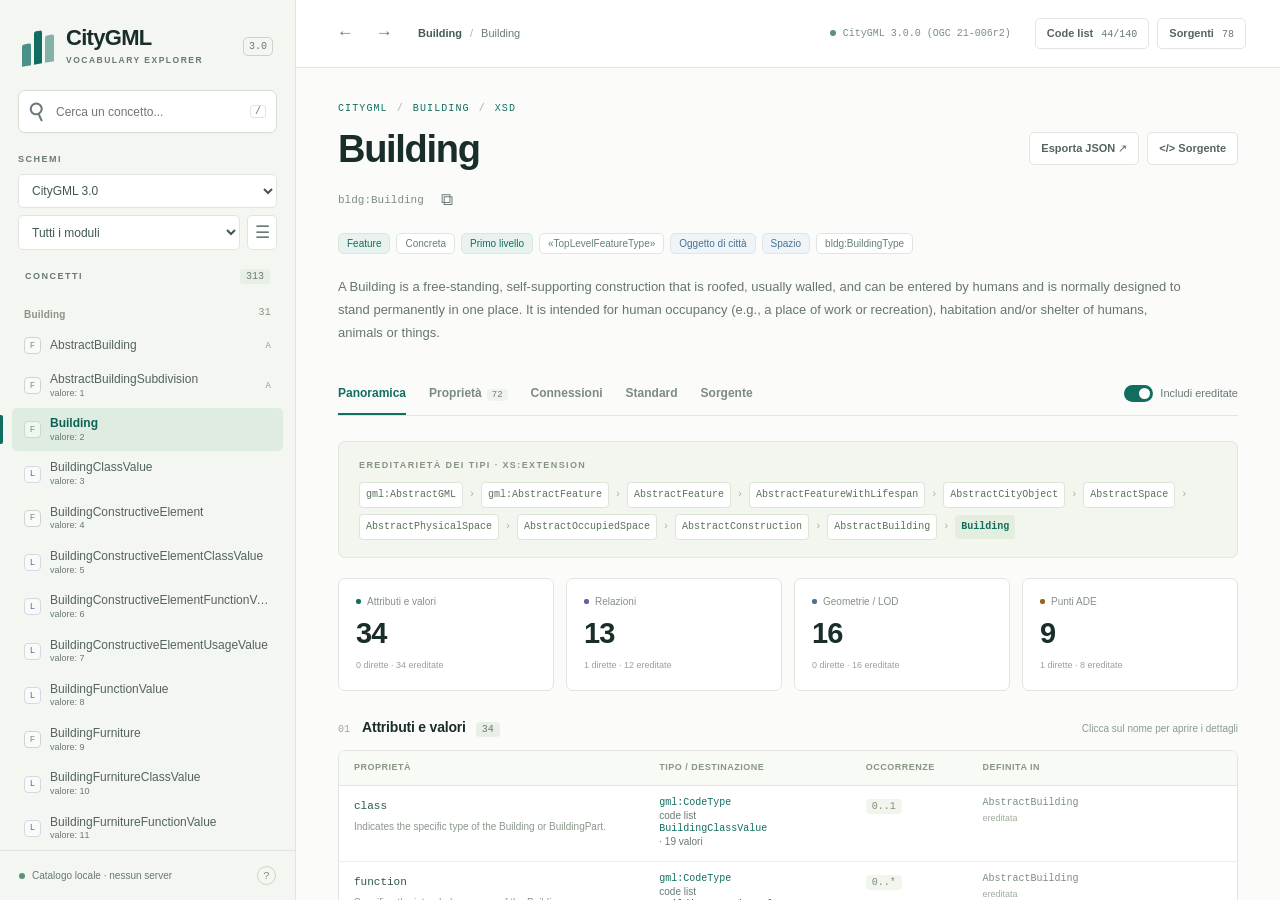
==== commit f1685e77: "added codelist functionalities" ====
--- a/index.html
+++ b/index.html
@@ -8,6 +8,8 @@
   <title>CityGML Explorer</title>
   <link rel="stylesheet" href="assets/styles.css">
   <script defer src="data/catalog.js"></script>
+  <script defer src="codelists/codelists.default.js"></script>
+  <script defer src="codelists/codelists.js"></script>
   <script defer src="assets/app.js"></script>
 </head>
 <body>
@@ -26,7 +28,7 @@
       <div class="filter-row"><label for="module" class="sr-only">Modulo</label><select id="module"><option value="">Tutti i moduli</option></select><button class="icon-button" id="filters-btn" aria-expanded="false" aria-controls="extra-filters" title="Altri filtri">&#9776;</button></div>
       <div id="extra-filters" class="extra-filters" hidden>
         <label for="category" class="sr-only">Categoria</label>
-        <select id="category"><option value="">Tutte le categorie</option><option value="topLevel">Oggetti di primo livello</option><option value="cityObject">Oggetti di citt&agrave;</option><option value="space">Oggetti di citt&agrave;: spazi</option><option value="boundary">Oggetti di citt&agrave;: superfici di confine</option><option value="feature">Feature</option><option value="object">Oggetti (non feature)</option><option value="datatype">Tipi di dato</option><option value="enumeration">Enumerazioni</option><option value="codelist">Code list</option></select>
+        <select id="category"><option value="">Tutte le categorie</option><option value="topLevel">Oggetti di primo livello</option><option value="cityObject">Oggetti di citt&agrave;</option><option value="space">Oggetti di citt&agrave;: spazi</option><option value="boundary">Oggetti di citt&agrave;: superfici di confine</option><option value="feature">Feature</option><option value="object">Oggetti (non feature)</option><option value="datatype">Tipi di dato</option><option value="enumeration">Enumerazioni</option><option value="codelist">Code list</option><option value="codelistFilled">Code list con valori</option><option value="codelistMissing">Code list da compilare</option></select>
         <label><input type="checkbox" id="technical"> Tipi tecnici e punti ADE</label>
         <label><input type="checkbox" id="only-concrete"> Solo concreti (istanziabili)</label>
         <label><input type="checkbox" id="include-external"> Riferimenti esterni</label>
@@ -39,7 +41,7 @@
   <div class="main-shell">
     <header class="topbar">
       <div class="topbar-left"><button class="icon-button mobile-menu" id="mobile-menu" aria-label="Apri elenco concetti" aria-expanded="false">&#9776;</button><button class="icon-button" id="back-btn" title="Indietro" aria-label="Indietro">&#8592;</button><button class="icon-button" id="forward-btn" title="Avanti" aria-label="Avanti">&#8594;</button><div id="breadcrumb" class="breadcrumb"></div></div>
-      <div class="topbar-right"><span class="local-badge"><span class="status-dot"></span><span id="catalog-version">Catalogo locale</span></span><button class="text-button" id="sources-btn">Sorgenti <span id="file-count"></span></button></div>
+      <div class="topbar-right"><span class="local-badge"><span class="status-dot"></span><span id="catalog-version">Catalogo locale</span></span><button class="text-button" id="codelists-btn" title="Code list con valori nel dizionario locale">Code list <span id="codelist-count"></span></button><button class="text-button" id="sources-btn">Sorgenti <span id="file-count"></span></button></div>
     </header>
     <main id="content" tabindex="-1"><div class="loading">Caricamento del catalogo locale...</div></main>
     <noscript>Per navigare il catalogo occorre abilitare JavaScript. Gli schemi XSD sono disponibili nella cartella sources.</noscript>
--- a/assets/styles.css
+++ b/assets/styles.css
@@ -5,4 +5,6 @@
 @media(max-width:850px){.sidebar{width:235px;flex-basis:235px}.brand strong{font-size:20px}.brand small{font-size:7px}.brand-mark{width:27px}.version{font-size:9px}.hero h1{font-size:29px}.hero-actions{display:none}.stats-grid{grid-template-columns:repeat(2,1fr)}.connection-grid{grid-template-columns:1fr}.inherited-control{padding-bottom:4px}.tabbar{flex-wrap:wrap;gap:0 16px}.tab{font-size:11px}.prop-table{overflow:auto}.prop-table table{min-width:510px}.topbar{height:56px}.local-badge{display:none}.breadcrumb{max-width:230px;font-size:10px}.section-heading .sub{display:none}.topbar-right .text-button{padding:6px;font-size:10px}}
 @media(max-width:640px){.sidebar{position:fixed;z-index:9;inset:0 auto 0 0;width:285px;transform:translateX(-100%);transition:transform .2s;box-shadow:10px 0 40px #16332122}.sidebar.open{transform:translateX(0)}.mobile-menu{display:inline-flex}.topbar{padding:0 12px}.breadcrumb{margin-left:0;max-width:155px}.topbar-left{gap:2px}#content{padding:24px 18px 50px}.hero h1{font-size:32px}.hero-subtitle{font-size:10px}.definition{font-size:12px}.eyebrow{font-size:9px}.tabbar{margin-top:21px;gap:0 20px}.stats-grid{gap:10px}.section-heading h2{font-size:13px}.property-toolbar input{width:100%;min-width:0}.metadata-grid{grid-template-columns:90px minmax(0,1fr)}.source-table{font-size:10px}.page-footer{flex-wrap:wrap}.page-footer a{margin-left:0}.inherited-control{margin-left:0;margin-bottom:5px}.hero-subtitle code{max-width:calc(100vw - 90px)}}
 @media(prefers-reduced-motion:reduce){*,*:before,*:after{scroll-behavior:auto!important;transition:none!important}}
-.concept-links{list-style:none;padding:0;margin:0;font-size:12px}.concept-links li{margin:4px 0}.concept-links .level-3{padding-left:16px}
+.concept-links{list-style:none;padding:0;margin:0;font-size:12px}.concept-links li{margin:4px 0}.concept-links .level-3{padding-left:16px}
+.item-hint{display:block;font-size:9px;color:var(--muted);font-weight:400;overflow:hidden;text-overflow:ellipsis}.value-chip{display:inline-block;font-size:10px;background:var(--teal-soft);color:#2e5847;border-radius:4px;padding:2px 6px;margin:2px 4px 2px 0}.cl-toolbar{display:flex;gap:10px;align-items:center;font-size:11px;color:var(--muted);margin-bottom:12px}.cl-toolbar .cl-input{flex:1}.cl-input{width:100%;border:1px solid var(--line);border-radius:4px;padding:5px 7px;font-size:11px;background:#fff;color:var(--ink)}.cl-input.mono,.mono{font-family:var(--mono)}.cl-table td{padding:6px 8px}.cl-table th:nth-child(1){width:18%}.cl-table th:nth-child(2){width:30%}.cl-table th:nth-child(3){width:46%}.cl-table th:nth-child(4){width:6%}.cl-actions{display:flex;gap:8px;align-items:center;margin-top:12px}.cl-actions .spacer{flex:1}.text-button.primary{background:var(--teal);border-color:var(--teal);color:#fff}.text-button.primary:hover{background:#0e5c52}#codelists-btn.dirty{border-color:var(--amber);color:var(--amber)}
+.prop-table .cl-values th:nth-child(1){width:16%}.prop-table .cl-values th:nth-child(2){width:26%}.prop-table .cl-values th:nth-child(3){width:58%}
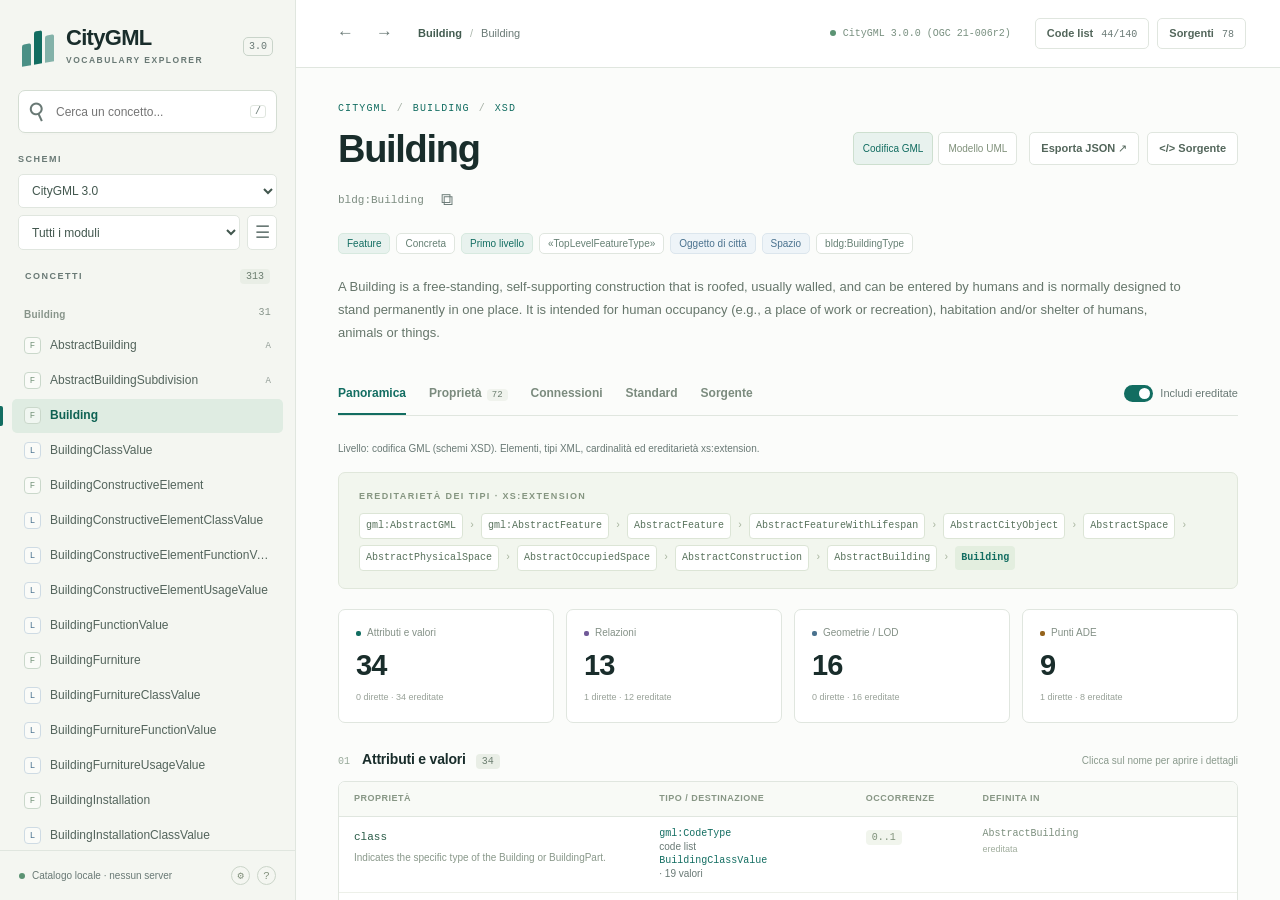
==== commit c293ec95: "First round of reviews" ====
--- a/index.html
+++ b/index.html
@@ -3,10 +3,16 @@
 <head>
   <meta charset="utf-8">
   <meta name="viewport" content="width=device-width,initial-scale=1">
-  <meta name="color-scheme" content="light">
+  <meta name="color-scheme" content="light dark">
   <meta name="description" content="Esploratore locale del vocabolario CityGML 3.0 dagli schemi XSD ufficiali OGC. Ricerca, proprieta e relazioni con provenienza verificabile.">
   <title>CityGML Explorer</title>
+  <script>/* Display options saved by assets/app.js, applied before the first paint. */
+    try { var root = document.documentElement, theme = localStorage.getItem('cg-theme') || 'light';
+      if (theme === 'system') theme = matchMedia('(prefers-color-scheme: dark)').matches ? 'dark' : 'light';
+      root.dataset.theme = theme; root.style.setProperty('--font-scale', parseFloat(localStorage.getItem('cg-font-scale')) || 1);
+    } catch (_) {}</script>
   <link rel="stylesheet" href="assets/styles.css">
+  <link rel="stylesheet" href="assets/styles-dark.css">
   <script defer src="data/catalog.js"></script>
   <script defer src="codelists/codelists.default.js"></script>
   <script defer src="codelists/codelists.js"></script>
@@ -36,7 +42,12 @@
     </div>
     <div class="list-heading"><span>CONCETTI</span><span id="results-count" class="count">0</span></div>
     <nav id="concept-list" class="concept-list" aria-label="Elenco dei concetti"></nav>
-    <div class="sidebar-footer"><span class="status-dot"></span><span>Catalogo locale &middot; nessun server</span><button id="about-btn" title="Guida e legenda" aria-label="Guida e legenda">?</button></div>
+    <div class="sidebar-footer"><span class="status-dot"></span><span>Catalogo locale &middot; nessun server</span><button id="options-btn" title="Opzioni di visualizzazione" aria-label="Opzioni di visualizzazione" aria-expanded="false" aria-controls="options-panel">&#9881;</button><button id="about-btn" title="Guida e legenda" aria-label="Guida e legenda">?</button>
+      <div id="options-panel" class="options-panel" role="dialog" aria-label="Opzioni di visualizzazione" hidden>
+        <div class="options-row"><span>Dimensione del testo</span><div class="options-group"><button type="button" data-font-step="-1" aria-label="Riduci il testo">A&minus;</button><span id="font-scale-value" class="options-value">100%</span><button type="button" data-font-step="1" aria-label="Ingrandisci il testo">A+</button></div></div>
+        <div class="options-row"><span>Tema</span><div class="options-group" role="radiogroup" aria-label="Tema"><button type="button" role="radio" data-theme-choice="light">Chiaro</button><button type="button" role="radio" data-theme-choice="dark">Scuro</button><button type="button" role="radio" data-theme-choice="system">Sistema</button></div></div>
+      </div>
+    </div>
   </aside>
   <div class="main-shell">
     <header class="topbar">
--- a/assets/styles.css
+++ b/assets/styles.css
@@ -1,10 +1,12 @@
 :root{--ink:#192d2b;--muted:#697975;--faint:#93a19b;--teal:#126d61;--teal-soft:#e8f2ee;--bg:#fbfcfa;--side:#f4f6f1;--line:#e0e6df;--white:#fff;--amber:#94631c;--purple:#705998;--blue:#4a728e;--mono:ui-monospace,SFMono-Regular,Consolas,"Liberation Mono",monospace;--font:Inter,-apple-system,BlinkMacSystemFont,"Segoe UI",sans-serif}
-*{box-sizing:border-box}html,body{margin:0;height:100%;background:var(--bg);color:var(--ink);font:14px/1.55 var(--font)}button,input,select{font:inherit}button,a,input,select,summary{ -webkit-tap-highlight-color:transparent}button{cursor:pointer;color:inherit}a{color:var(--teal);text-decoration:none}a:hover{text-decoration:underline}button:focus-visible,a:focus-visible,summary:focus-visible,input:focus-visible,select:focus-visible{outline:2px solid var(--teal);outline-offset:3px}button:disabled{opacity:.35;cursor:default}input[type=checkbox]{accent-color:var(--teal)}.app-shell{display:flex;height:100dvh;overflow:hidden}.sidebar{width:296px;flex:0 0 296px;background:var(--side);border-right:1px solid var(--line);display:flex;flex-direction:column;min-height:0}.brand{display:flex;align-items:center;gap:12px;padding:25px 22px 23px;color:var(--ink);text-decoration:none!important}.brand strong{font-size:22px;letter-spacing:-.7px;line-height:1.15;display:block}.brand small{display:block;font-size:8.5px;letter-spacing:1.5px;color:var(--muted);margin-top:4px;font-weight:600}.brand-mark{width:32px;height:35px;display:flex;align-items:end;gap:3px;transform:skewY(-10deg)}.brand-mark i{display:block;width:9px;background:var(--teal);border-radius:2px 2px 0 0}.brand-mark i:nth-child(1){height:22px;opacity:.75}.brand-mark i:nth-child(2){height:33px}.brand-mark i:nth-child(3){height:27px;opacity:.5}.version{font:10px var(--mono);border:1px solid #c9d4ca;border-radius:5px;padding:3px 5px;margin-left:auto;color:var(--muted)}.sidebar-tools{padding:0 18px 16px}.search-box{display:flex;align-items:center;gap:8px;background:#fff;border:1px solid #d4ddd3;border-radius:7px;padding:9px 10px;box-shadow:0 2px 2px #22332203}.search-box>span{font-size:23px;line-height:1;transform:rotate(-25deg);color:var(--muted)}.search-box input{width:100%;border:0;background:transparent;outline:none;font-size:12px;min-width:0}.search-box kbd{border:1px solid var(--line);border-radius:3px;padding:0 4px;font:10px var(--mono);color:var(--muted)}.filter-label{display:block;font-size:9px;letter-spacing:1.5px;color:var(--muted);font-weight:650;margin:20px 0 7px}select{padding:8px 9px;width:100%;background:#fff;border:1px solid var(--line);border-radius:5px;font-size:12px;color:#42574e;min-width:0}.filter-row{display:flex;gap:7px;margin-top:7px}.icon-button{display:inline-flex;align-items:center;justify-content:center;border:1px solid transparent;background:transparent;min-width:30px;height:30px;border-radius:5px;color:var(--muted);font-size:17px;padding:0 6px}.icon-button:hover{background:var(--teal-soft);color:var(--teal)}.filter-row .icon-button{height:35px;border:1px solid var(--line);background:white}.extra-filters{font-size:11px;color:var(--muted);padding-top:9px}.extra-filters label{display:flex;gap:6px;align-items:center;margin:5px 0}.list-heading{display:flex;justify-content:space-between;padding:3px 25px 12px;align-items:center;font-size:9px;font-weight:700;letter-spacing:1.5px;color:var(--muted)}.count{font:10px var(--mono);padding:2px 6px;border-radius:4px;background:#e9eee6;color:#6c7e70;letter-spacing:0}.concept-list{flex:1;overflow:auto;padding:0 12px 24px;scrollbar-width:thin}.module-group{margin-bottom:9px}.module-label{display:flex;justify-content:space-between;padding:11px 12px 5px;color:#87948a;font-size:10px;font-weight:650;letter-spacing:.2px}.module-label small{font:10px var(--mono)}.concept-item{display:flex;align-items:center;gap:9px;padding:8px 12px;color:#53645c;border-radius:5px;font-size:12px;line-height:1.3;min-height:34px;text-decoration:none!important;position:relative;margin:1px 0}.concept-item:hover{background:#eaf0e6}.concept-item.active{background:#dfece2;color:#0e6253;font-weight:650}.concept-item.active:before{content:"";position:absolute;left:-12px;top:7px;bottom:7px;width:3px;background:var(--teal);border-radius:0 2px 2px 0}.concept-item .item-name{overflow:hidden;text-overflow:ellipsis;white-space:nowrap;flex:1}.type-icon{font:9px var(--mono);width:17px;height:17px;border:1px solid #cad8cb;border-radius:4px;display:inline-flex;align-items:center;justify-content:center;flex:none;color:#75947b;background:#fff8}.type-icon.datatype{color:var(--blue);border-color:#cedbe4}.type-icon.ade{color:var(--amber);border-color:#e3d6bb}.concept-item .abstract-mark{font:9px var(--mono);opacity:.6}.sidebar-footer{display:flex;gap:7px;align-items:center;border-top:1px solid var(--line);padding:15px 19px;color:var(--muted);font-size:10px}.sidebar-footer button{border:1px solid #cbd5c9;background:transparent;color:#83917d;font:11px var(--mono);border-radius:50%;width:19px;height:19px;padding:0;margin-left:auto}.status-dot{display:inline-block;width:6px;height:6px;background:#5b9373;border-radius:50%;flex:none}.main-shell{flex:1;min-width:0;display:flex;flex-direction:column}.topbar{height:68px;flex:none;padding:0 34px;display:flex;align-items:center;justify-content:space-between;border-bottom:1px solid var(--line);background:var(--white);gap:14px}.topbar-left,.topbar-right{display:flex;align-items:center;gap:8px;min-width:0}.breadcrumb{font-size:11px;color:var(--muted);margin-left:10px;white-space:nowrap;overflow:hidden;text-overflow:ellipsis}.breadcrumb b{font-weight:550;color:#435c50}.breadcrumb span{padding:0 8px;color:#acb7ad}.local-badge{display:flex;gap:7px;align-items:center;font:10px var(--mono);color:#799080;padding-right:16px;white-space:nowrap}.text-button{border:1px solid var(--line);background:var(--white);padding:6px 11px;border-radius:5px;font-size:11px;font-weight:550;color:#53665b}.text-button:hover{background:var(--side);border-color:#cad7ce}.text-button span{font:10px var(--mono);color:var(--muted);margin-left:5px}#content{overflow:auto;scroll-behavior:smooth;flex:1;padding:35px 42px 70px;outline:none}.page{max-width:1140px;margin:0 auto}.eyebrow{font:10px var(--mono);letter-spacing:1.1px;color:var(--teal);display:flex;gap:9px;align-items:center;margin-bottom:14px;text-transform:uppercase}.eyebrow .slash{color:#a4b0a5}.hero{display:flex;justify-content:space-between;gap:16px;align-items:start}.hero h1{margin:0;font-size:38px;font-weight:610;letter-spacing:-1.3px;line-height:1.15;overflow-wrap:anywhere}.hero-subtitle{font:11px var(--mono);color:#7c8c80;margin:13px 0 0;display:flex;align-items:center;gap:8px;word-break:break-all}.hero-subtitle code{font:inherit;max-width:720px}.hero-actions{display:flex;gap:8px;flex:none;margin-top:4px}.hero-actions button{height:33px;white-space:nowrap}.badges{display:flex;flex-wrap:wrap;gap:6px;margin-top:18px}.badge{display:inline-flex;align-items:center;border:1px solid var(--line);background:var(--white);padding:3px 8px;border-radius:5px;font-size:10px;line-height:1.3;color:#668074}.badge.teal{background:var(--teal-soft);border-color:#d7e9df;color:var(--teal)}.badge.purple{color:var(--purple);background:#f4eff8;border-color:#e4dcef}.badge.amber{color:var(--amber);background:#fbf6e9;border-color:#ebdfc7}.badge.blue{color:var(--blue);background:#eef4f8;border-color:#dce6ed}.definition{color:#66766b;line-height:1.8;font-size:13px;max-width:855px;margin:21px 0 0;white-space:pre-line}.definition.empty{font-style:italic}.tabbar{display:flex;align-items:center;border-bottom:1px solid var(--line);margin-top:27px;gap:23px;min-height:44px;overflow:auto}.tab{border:0;background:transparent;padding:11px 0;color:#7b8b7e;font-size:12px;font-weight:550;white-space:nowrap;position:relative}.tab.active{color:var(--teal)}.tab.active:after{content:"";position:absolute;bottom:-1px;left:0;right:0;height:2px;background:var(--teal)}.tab .count{margin-left:5px;background:#f0f3ed;font-size:9px;padding:1px 5px}.inherited-control{display:flex;align-items:center;gap:7px;font-size:11px;white-space:nowrap;margin-left:auto;color:var(--muted);padding:0 0 0 8px}.switch input{position:absolute;opacity:0;width:30px;height:18px;margin:0;cursor:pointer}.switch{display:inline-block;position:relative;width:29px;height:17px}.switch span{display:block;background:#d5ded3;width:29px;height:17px;border-radius:12px;pointer-events:none}.switch span:before{content:"";position:absolute;top:3px;left:3px;width:11px;height:11px;border-radius:50%;background:#fff;transition:transform .15s}.switch input:checked+span{background:var(--teal)}.switch input:checked+span:before{transform:translateX(12px)}.switch input:focus-visible+span{outline:2px solid var(--teal);outline-offset:3px}.tab-content{padding-top:25px}.section{margin-bottom:27px}.section-heading{display:flex;gap:10px;align-items:baseline;margin-bottom:12px}.section-heading h2{font-size:14px;line-height:1.4;letter-spacing:-.2px;margin:0;font-weight:610}.section-heading .sub{margin-left:auto;color:#8a9a8d;font-size:10px}.section-heading .section-num{font:10px var(--mono);color:#99aa9b;margin-right:2px}.inheritance-box{padding:17px 20px;background:#f2f6ee;border:1px solid #e0e7db;border-radius:7px}.inheritance-box .caption{color:#859580;font-size:9px;letter-spacing:1.4px;font-weight:650;margin-bottom:9px}.chain{display:flex;gap:6px;flex-wrap:wrap;align-items:center;font:10px var(--mono);line-height:2}.chain a{padding:2px 6px;background:#fff;border:1px solid #dce5d6;border-radius:4px;color:#58725c}.chain span.arrow{color:#a7b49e}.chain .current{font-weight:650;color:var(--teal);padding:2px 6px;background:#e3eedf;border-radius:4px}.chain .external{border-style:dashed!important}.stats-grid{display:grid;grid-template-columns:repeat(4,1fr);gap:12px;margin:20px 0 27px}.stat-card{border:1px solid var(--line);background:var(--white);border-radius:7px;padding:15px 17px;position:relative;overflow:hidden;cursor:pointer;text-align:left}.stat-card:hover{border-color:#bfd3c4;background:#fefffc}.stat-card .stat-label{font-size:10px;color:#849187;display:flex;gap:6px;align-items:center}.stat-card strong{display:block;font-size:29px;line-height:1.35;font-weight:550;letter-spacing:-1px;margin-top:5px}.stat-card small{font-size:9px;color:#99a299}.stat-card .line-dot{width:5px;height:5px;display:inline-block;background:var(--teal);border-radius:2px}.stat-card .line-dot.purple{background:var(--purple)}.stat-card .line-dot.amber{background:var(--amber)}.stat-card .line-dot.blue{background:var(--blue)}.notice{padding:11px 14px;border:1px solid #eadfc6;background:#fcf8ee;border-radius:6px;color:#8a753e;font-size:11px;margin:16px 0;display:flex;align-items:start;gap:10px}.notice .notice-icon{font:13px var(--mono);flex:none}.notice a{color:#7f6526;text-decoration:underline}.notice.info{background:#f1f6f4;border-color:#dce8e1;color:#6a8170}.prop-table{border:1px solid var(--line);border-radius:7px;background:var(--white);overflow:hidden}.prop-table table{border-collapse:collapse;width:100%;table-layout:fixed}.prop-table thead{background:#f8faf6;color:#879685;font-size:9px;letter-spacing:.5px;text-transform:uppercase}.prop-table th{text-align:left;font-weight:550;padding:10px 15px;border-bottom:1px solid var(--line)}.prop-table th:nth-child(1){width:34%}.prop-table th:nth-child(2){width:23%}.prop-table th:nth-child(3){width:13%}.prop-table th:nth-child(4){width:30%}.prop-table td{padding:11px 15px;border-bottom:1px solid #edf0e9;vertical-align:top;font-size:11px}.prop-table tbody tr:last-child td{border-bottom:0}.prop-name{font:11px var(--mono);color:#2e5847;word-break:break-word}.prop-name-button{font:11px var(--mono);border:0;background:transparent;padding:0;text-align:left;color:#285a46;text-decoration:none}.prop-name-button:hover{text-decoration:underline}.prop-description{font-size:10px;line-height:1.5;color:#89988a;margin-top:5px}.prop-type{font:10px var(--mono);word-break:break-word;display:block}.prop-origin{font:10px var(--mono);display:block;color:#7c8f7e;word-break:break-word}.prop-origin.direct{color:var(--teal)}.prop-origin-label{color:#a0ad9d;font-size:9px;margin-top:4px}.multiplicity{font:10px var(--mono);background:#f1f5ed;border-radius:4px;padding:2px 6px;display:inline-block;color:#7e9079;white-space:nowrap}.muted{color:var(--muted)}.tiny{font-size:10px}.external-tag{font:8px var(--font);color:#aa935b;margin-left:3px}.connection-grid{display:grid;grid-template-columns:repeat(2,minmax(0,1fr));gap:9px}.connection-card{border:1px solid var(--line);border-radius:6px;background:white;padding:14px 16px;text-align:left;display:flex;gap:12px;align-items:center}.connection-card:hover{border-color:#bdd0bf}.connection-card .conn-content{min-width:0;flex:1}.connection-card strong{font:11px var(--mono);color:#345b48;display:block;overflow-wrap:anywhere}.connection-card small{font-size:10px;color:#91a08d;display:block;margin-top:4px}.connection-card .conn-arrow{color:#b4c1ab}.connection-card .conn-icon{font:11px var(--mono);background:#ecf4e6;color:#8ca67b;width:30px;height:30px;border-radius:5px;display:flex;align-items:center;justify-content:center;flex:none}.empty-state{padding:22px 16px;background:#f5f8f2;border:1px dashed #dce4d4;border-radius:6px;font-size:12px;color:#8a9884}.list-empty{padding:25px 15px;font-size:12px;color:#84917f}.legend{display:flex;gap:17px;flex-wrap:wrap;font-size:10px;color:#8b9a85}.legend span:before{content:"";display:inline-block;width:7px;height:7px;border-radius:2px;background:var(--teal);margin-right:5px}.legend .geom:before{background:var(--blue)}.legend .ade:before{background:var(--amber)}.property-toolbar{display:flex;justify-content:space-between;gap:15px;align-items:center;margin-bottom:20px}.property-toolbar input{font-size:12px;border:1px solid var(--line);border-radius:5px;padding:8px 11px;background:white;min-width:250px}.segment{display:flex;gap:5px;flex-wrap:wrap}.segment button{padding:5px 9px;border:1px solid var(--line);border-radius:5px;background:white;color:#80917b;font-size:10px}.segment button.active{color:var(--teal);background:var(--teal-soft);border-color:#cddfcf}.source-block{background:#f0f4ec;color:#4a6250;border:1px solid #dce5d4;border-radius:7px;padding:18px;font:10px/1.7 var(--mono);overflow:auto;max-height:570px;white-space:pre-wrap;overflow-wrap:anywhere;tab-size:2}.metadata-grid{display:grid;grid-template-columns:140px minmax(0,1fr);gap:10px 18px;font-size:12px}.metadata-grid dt{color:#879680}.metadata-grid dd{margin:0;overflow-wrap:anywhere;color:#526c54;font-family:var(--mono);font-size:10px}.constraint{border:1px solid var(--line);background:white;padding:12px 16px;border-radius:6px;margin-bottom:8px;font-size:11px}.constraint-label{color:#8b7c9b;font:10px var(--mono);margin-bottom:6px}.source-table{width:100%;border-collapse:collapse;font-size:11px}.source-table td,.source-table th{text-align:left;border-bottom:1px solid var(--line);padding:10px 8px;vertical-align:top;overflow-wrap:anywhere}.source-table th{font-size:9px;color:#8d9b85;text-transform:uppercase}.source-table .url{font:9px var(--mono);max-width:300px}.section-collapse{border:1px solid var(--line);border-radius:6px;margin-bottom:12px;padding:10px 15px}.section-collapse summary{cursor:pointer;font-size:12px;color:#657d63}.section-collapse>div{padding-top:12px}dialog{border:1px solid #dae3d3;border-radius:10px;padding:0;max-width:900px;width:calc(100% - 40px);max-height:85vh;box-shadow:0 25px 100px #0f33262b;background:var(--bg);color:var(--ink)}dialog::backdrop{background:#182f2655;backdrop-filter:blur(2px)}.modal-header{display:flex;align-items:center;justify-content:space-between;padding:18px 24px;border-bottom:1px solid var(--line);position:sticky;top:0;background:var(--bg);z-index:1}.modal-header h2{font-size:17px;margin:0;letter-spacing:-.3px}#modal-body{padding:20px 25px 27px}#modal-body p{font-size:12px;color:#71866d;line-height:1.8}#modal-body h3{font-size:13px;margin-top:24px}#toast{position:fixed;bottom:25px;left:50%;transform:translateX(-50%);padding:10px 17px;background:#214638;color:white;font-size:12px;border-radius:6px;opacity:0;pointer-events:none;transition:opacity .15s;z-index:15}#toast.visible{opacity:1}.loading{padding:35px;color:var(--muted)}.skip-link{position:fixed;top:-50px;left:12px;z-index:40;background:white;padding:10px}.skip-link:focus{top:8px}.sr-only{position:absolute;width:1px;height:1px;padding:0;margin:-1px;overflow:hidden;clip:rect(0,0,0,0);border:0}.mobile-menu{display:none}.page-footer{display:flex;gap:15px;align-items:center;border-top:1px solid var(--line);padding-top:17px;margin-top:32px;font-size:9px;color:#9ba991}.page-footer a{margin-left:auto;color:#819773}.nowrap{white-space:nowrap}
-@media(min-width:1600px){#content{padding-top:45px}.sidebar{width:316px;flex-basis:316px}.hero h1{font-size:42px}}
-@media(max-width:1180px){.sidebar{width:258px;flex-basis:258px}.brand{padding-left:18px;padding-right:16px;gap:9px}#content{padding:29px 26px 60px}.topbar{padding:0 22px}.hero h1{font-size:33px}.hero-actions{flex-direction:column}.local-badge{display:none}.tabbar{gap:17px}.inherited-control{font-size:10px}.prop-table th:nth-child(1){width:31%}.prop-table th:nth-child(2){width:25%}.prop-table td{padding:11px}.stats-grid{gap:9px}.stat-card{padding:12px}.property-toolbar{align-items:start;flex-direction:column}}
-@media(max-width:850px){.sidebar{width:235px;flex-basis:235px}.brand strong{font-size:20px}.brand small{font-size:7px}.brand-mark{width:27px}.version{font-size:9px}.hero h1{font-size:29px}.hero-actions{display:none}.stats-grid{grid-template-columns:repeat(2,1fr)}.connection-grid{grid-template-columns:1fr}.inherited-control{padding-bottom:4px}.tabbar{flex-wrap:wrap;gap:0 16px}.tab{font-size:11px}.prop-table{overflow:auto}.prop-table table{min-width:510px}.topbar{height:56px}.local-badge{display:none}.breadcrumb{max-width:230px;font-size:10px}.section-heading .sub{display:none}.topbar-right .text-button{padding:6px;font-size:10px}}
-@media(max-width:640px){.sidebar{position:fixed;z-index:9;inset:0 auto 0 0;width:285px;transform:translateX(-100%);transition:transform .2s;box-shadow:10px 0 40px #16332122}.sidebar.open{transform:translateX(0)}.mobile-menu{display:inline-flex}.topbar{padding:0 12px}.breadcrumb{margin-left:0;max-width:155px}.topbar-left{gap:2px}#content{padding:24px 18px 50px}.hero h1{font-size:32px}.hero-subtitle{font-size:10px}.definition{font-size:12px}.eyebrow{font-size:9px}.tabbar{margin-top:21px;gap:0 20px}.stats-grid{gap:10px}.section-heading h2{font-size:13px}.property-toolbar input{width:100%;min-width:0}.metadata-grid{grid-template-columns:90px minmax(0,1fr)}.source-table{font-size:10px}.page-footer{flex-wrap:wrap}.page-footer a{margin-left:0}.inherited-control{margin-left:0;margin-bottom:5px}.hero-subtitle code{max-width:calc(100vw - 90px)}}
+*{box-sizing:border-box}html,body{margin:0;height:100%;background:var(--bg);color:var(--ink);font:calc(14px*var(--font-scale,1))/1.55 var(--font)}button,input,select{font:inherit}button,a,input,select,summary{ -webkit-tap-highlight-color:transparent}button{cursor:pointer;color:inherit}a{color:var(--teal);text-decoration:none}a:hover{text-decoration:underline}button:focus-visible,a:focus-visible,summary:focus-visible,input:focus-visible,select:focus-visible{outline:2px solid var(--teal);outline-offset:3px}button:disabled{opacity:.35;cursor:default}input[type=checkbox]{accent-color:var(--teal)}.app-shell{display:flex;height:100dvh;overflow:hidden}.sidebar{width:296px;flex:0 0 296px;background:var(--side);border-right:1px solid var(--line);display:flex;flex-direction:column;min-height:0}.brand{display:flex;align-items:center;gap:12px;padding:25px 22px 23px;color:var(--ink);text-decoration:none!important}.brand strong{font-size:calc(22px*var(--font-scale,1));letter-spacing:-.7px;line-height:1.15;display:block}.brand small{display:block;font-size:calc(8.5px*var(--font-scale,1));letter-spacing:1.5px;color:var(--muted);margin-top:4px;font-weight:600}.brand-mark{width:32px;height:35px;display:flex;align-items:end;gap:3px;transform:skewY(-10deg)}.brand-mark i{display:block;width:9px;background:var(--teal);border-radius:2px 2px 0 0}.brand-mark i:nth-child(1){height:22px;opacity:.75}.brand-mark i:nth-child(2){height:33px}.brand-mark i:nth-child(3){height:27px;opacity:.5}.version{font:calc(10px*var(--font-scale,1)) var(--mono);border:1px solid #c9d4ca;border-radius:5px;padding:3px 5px;margin-left:auto;color:var(--muted)}.sidebar-tools{padding:0 18px 16px}.search-box{display:flex;align-items:center;gap:8px;background:#fff;border:1px solid #d4ddd3;border-radius:7px;padding:9px 10px;box-shadow:0 2px 2px #22332203}.search-box>span{font-size:calc(23px*var(--font-scale,1));line-height:1;transform:rotate(-25deg);color:var(--muted)}.search-box input{width:100%;border:0;background:transparent;outline:none;font-size:calc(12px*var(--font-scale,1));min-width:0}.search-box kbd{border:1px solid var(--line);border-radius:3px;padding:0 4px;font:calc(10px*var(--font-scale,1)) var(--mono);color:var(--muted)}.filter-label{display:block;font-size:calc(9px*var(--font-scale,1));letter-spacing:1.5px;color:var(--muted);font-weight:650;margin:20px 0 7px}select{padding:8px 9px;width:100%;background:#fff;border:1px solid var(--line);border-radius:5px;font-size:calc(12px*var(--font-scale,1));color:#42574e;min-width:0}.filter-row{display:flex;gap:7px;margin-top:7px}.icon-button{display:inline-flex;align-items:center;justify-content:center;border:1px solid transparent;background:transparent;min-width:30px;height:30px;border-radius:5px;color:var(--muted);font-size:calc(17px*var(--font-scale,1));padding:0 6px}.icon-button:hover{background:var(--teal-soft);color:var(--teal)}.filter-row .icon-button{height:35px;border:1px solid var(--line);background:white}.extra-filters{font-size:calc(11px*var(--font-scale,1));color:var(--muted);padding-top:9px}.extra-filters label{display:flex;gap:6px;align-items:center;margin:5px 0}.list-heading{display:flex;justify-content:space-between;padding:3px 25px 12px;align-items:center;font-size:calc(9px*var(--font-scale,1));font-weight:700;letter-spacing:1.5px;color:var(--muted)}.count{font:calc(10px*var(--font-scale,1)) var(--mono);padding:2px 6px;border-radius:4px;background:#e9eee6;color:#6c7e70;letter-spacing:0}.concept-list{flex:1;overflow:auto;padding:0 12px 24px;scrollbar-width:thin}.module-group{margin-bottom:9px}.module-label{display:flex;justify-content:space-between;padding:11px 12px 5px;color:#87948a;font-size:calc(10px*var(--font-scale,1));font-weight:650;letter-spacing:.2px}.module-label small{font:calc(10px*var(--font-scale,1)) var(--mono)}.concept-item{display:flex;align-items:center;gap:9px;padding:8px 12px;color:#53645c;border-radius:5px;font-size:calc(12px*var(--font-scale,1));line-height:1.3;min-height:34px;text-decoration:none!important;position:relative;margin:1px 0}.concept-item:hover{background:#eaf0e6}.concept-item.active{background:#dfece2;color:#0e6253;font-weight:650}.concept-item.active:before{content:"";position:absolute;left:-12px;top:7px;bottom:7px;width:3px;background:var(--teal);border-radius:0 2px 2px 0}.concept-item .item-name{overflow:hidden;text-overflow:ellipsis;white-space:nowrap;flex:1}.type-icon{font:calc(9px*var(--font-scale,1)) var(--mono);width:17px;height:17px;border:1px solid #cad8cb;border-radius:4px;display:inline-flex;align-items:center;justify-content:center;flex:none;color:#75947b;background:#fff8}.type-icon.datatype{color:var(--blue);border-color:#cedbe4}.type-icon.ade{color:var(--amber);border-color:#e3d6bb}.concept-item .abstract-mark{font:calc(9px*var(--font-scale,1)) var(--mono);opacity:.6}.sidebar-footer{display:flex;gap:7px;align-items:center;border-top:1px solid var(--line);padding:15px 19px;color:var(--muted);font-size:calc(10px*var(--font-scale,1))}.sidebar-footer button{border:1px solid #cbd5c9;background:transparent;color:#83917d;font:calc(11px*var(--font-scale,1)) var(--mono);border-radius:50%;width:19px;height:19px;padding:0;margin-left:auto}.status-dot{display:inline-block;width:6px;height:6px;background:#5b9373;border-radius:50%;flex:none}.main-shell{flex:1;min-width:0;display:flex;flex-direction:column}.topbar{height:68px;flex:none;padding:0 34px;display:flex;align-items:center;justify-content:space-between;border-bottom:1px solid var(--line);background:var(--white);gap:14px}.topbar-left,.topbar-right{display:flex;align-items:center;gap:8px;min-width:0}.breadcrumb{font-size:calc(11px*var(--font-scale,1));color:var(--muted);margin-left:10px;white-space:nowrap;overflow:hidden;text-overflow:ellipsis}.breadcrumb b{font-weight:550;color:#435c50}.breadcrumb span{padding:0 8px;color:#acb7ad}.local-badge{display:flex;gap:7px;align-items:center;font:calc(10px*var(--font-scale,1)) var(--mono);color:#799080;padding-right:16px;white-space:nowrap}.text-button{border:1px solid var(--line);background:var(--white);padding:6px 11px;border-radius:5px;font-size:calc(11px*var(--font-scale,1));font-weight:550;color:#53665b}.text-button:hover{background:var(--side);border-color:#cad7ce}.text-button span{font:calc(10px*var(--font-scale,1)) var(--mono);color:var(--muted);margin-left:5px}#content{overflow:auto;scroll-behavior:smooth;flex:1;padding:35px 42px 70px;outline:none}.page{max-width:1140px;margin:0 auto}.eyebrow{font:calc(10px*var(--font-scale,1)) var(--mono);letter-spacing:1.1px;color:var(--teal);display:flex;gap:9px;align-items:center;margin-bottom:14px;text-transform:uppercase}.eyebrow .slash{color:#a4b0a5}.hero{display:flex;justify-content:space-between;gap:16px;align-items:start}.hero h1{margin:0;font-size:calc(38px*var(--font-scale,1));font-weight:610;letter-spacing:-1.3px;line-height:1.15;overflow-wrap:anywhere}.hero-subtitle{font:calc(11px*var(--font-scale,1)) var(--mono);color:#7c8c80;margin:13px 0 0;display:flex;align-items:center;gap:8px;word-break:break-all}.hero-subtitle code{font:inherit;max-width:720px}.hero-actions{display:flex;gap:8px;flex:none;margin-top:4px}.hero-actions button{height:33px;white-space:nowrap}.badges{display:flex;flex-wrap:wrap;gap:6px;margin-top:18px}.badge{display:inline-flex;align-items:center;border:1px solid var(--line);background:var(--white);padding:3px 8px;border-radius:5px;font-size:calc(10px*var(--font-scale,1));line-height:1.3;color:#668074}.badge.teal{background:var(--teal-soft);border-color:#d7e9df;color:var(--teal)}.badge.purple{color:var(--purple);background:#f4eff8;border-color:#e4dcef}.badge.amber{color:var(--amber);background:#fbf6e9;border-color:#ebdfc7}.badge.blue{color:var(--blue);background:#eef4f8;border-color:#dce6ed}.definition{color:#66766b;line-height:1.8;font-size:calc(13px*var(--font-scale,1));max-width:855px;margin:21px 0 0;white-space:pre-line}.definition.empty{font-style:italic}.tabbar{display:flex;align-items:center;border-bottom:1px solid var(--line);margin-top:27px;gap:23px;min-height:44px;overflow:auto}.tab{border:0;background:transparent;padding:11px 0;color:#7b8b7e;font-size:calc(12px*var(--font-scale,1));font-weight:550;white-space:nowrap;position:relative}.tab.active{color:var(--teal)}.tab.active:after{content:"";position:absolute;bottom:-1px;left:0;right:0;height:2px;background:var(--teal)}.tab .count{margin-left:5px;background:#f0f3ed;font-size:calc(9px*var(--font-scale,1));padding:1px 5px}.inherited-control{display:flex;align-items:center;gap:7px;font-size:calc(11px*var(--font-scale,1));white-space:nowrap;margin-left:auto;color:var(--muted);padding:0 0 0 8px}.switch input{position:absolute;opacity:0;width:30px;height:18px;margin:0;cursor:pointer}.switch{display:inline-block;position:relative;width:29px;height:17px}.switch span{display:block;background:#d5ded3;width:29px;height:17px;border-radius:12px;pointer-events:none}.switch span:before{content:"";position:absolute;top:3px;left:3px;width:11px;height:11px;border-radius:50%;background:#fff;transition:transform .15s}.switch input:checked+span{background:var(--teal)}.switch input:checked+span:before{transform:translateX(12px)}.switch input:focus-visible+span{outline:2px solid var(--teal);outline-offset:3px}.tab-content{padding-top:25px}.section{margin-bottom:27px}.section-heading{display:flex;gap:10px;align-items:baseline;margin-bottom:12px}.section-heading h2{font-size:calc(14px*var(--font-scale,1));line-height:1.4;letter-spacing:-.2px;margin:0;font-weight:610}.section-heading .sub{margin-left:auto;color:#8a9a8d;font-size:calc(10px*var(--font-scale,1))}.section-heading .section-num{font:calc(10px*var(--font-scale,1)) var(--mono);color:#99aa9b;margin-right:2px}.inheritance-box{padding:17px 20px;background:#f2f6ee;border:1px solid #e0e7db;border-radius:7px}.inheritance-box .caption{color:#859580;font-size:calc(9px*var(--font-scale,1));letter-spacing:1.4px;font-weight:650;margin-bottom:9px}.chain{display:flex;gap:6px;flex-wrap:wrap;align-items:center;font:calc(10px*var(--font-scale,1)) var(--mono);line-height:2}.chain a{padding:2px 6px;background:#fff;border:1px solid #dce5d6;border-radius:4px;color:#58725c}.chain span.arrow{color:#a7b49e}.chain .current{font-weight:650;color:var(--teal);padding:2px 6px;background:#e3eedf;border-radius:4px}.chain .external{border-style:dashed!important}.stats-grid{display:grid;grid-template-columns:repeat(4,1fr);gap:12px;margin:20px 0 27px}.stat-card{border:1px solid var(--line);background:var(--white);border-radius:7px;padding:15px 17px;position:relative;overflow:hidden;cursor:pointer;text-align:left}.stat-card:hover{border-color:#bfd3c4;background:#fefffc}.stat-card .stat-label{font-size:calc(10px*var(--font-scale,1));color:#849187;display:flex;gap:6px;align-items:center}.stat-card strong{display:block;font-size:calc(29px*var(--font-scale,1));line-height:1.35;font-weight:550;letter-spacing:-1px;margin-top:5px}.stat-card small{font-size:calc(9px*var(--font-scale,1));color:#99a299}.stat-card .line-dot{width:5px;height:5px;display:inline-block;background:var(--teal);border-radius:2px}.stat-card .line-dot.purple{background:var(--purple)}.stat-card .line-dot.amber{background:var(--amber)}.stat-card .line-dot.blue{background:var(--blue)}.notice{padding:11px 14px;border:1px solid #eadfc6;background:#fcf8ee;border-radius:6px;color:#8a753e;font-size:calc(11px*var(--font-scale,1));margin:16px 0;display:flex;align-items:start;gap:10px}.notice .notice-icon{font:calc(13px*var(--font-scale,1)) var(--mono);flex:none}.notice a{color:#7f6526;text-decoration:underline}.notice.info{background:#f1f6f4;border-color:#dce8e1;color:#6a8170}.prop-table{border:1px solid var(--line);border-radius:7px;background:var(--white);overflow:hidden}.prop-table table{border-collapse:collapse;width:100%;table-layout:fixed}.prop-table thead{background:#f8faf6;color:#879685;font-size:calc(9px*var(--font-scale,1));letter-spacing:.5px;text-transform:uppercase}.prop-table th{text-align:left;font-weight:550;padding:10px 15px;border-bottom:1px solid var(--line)}.prop-table th:nth-child(1){width:34%}.prop-table th:nth-child(2){width:23%}.prop-table th:nth-child(3){width:13%}.prop-table th:nth-child(4){width:30%}.prop-table td{padding:11px 15px;border-bottom:1px solid #edf0e9;vertical-align:top;font-size:calc(11px*var(--font-scale,1))}.prop-table tbody tr:last-child td{border-bottom:0}.prop-name{font:calc(11px*var(--font-scale,1)) var(--mono);color:#2e5847;word-break:break-word}.prop-name-button{font:calc(11px*var(--font-scale,1)) var(--mono);border:0;background:transparent;padding:0;text-align:left;color:#285a46;text-decoration:none}.prop-name-button:hover{text-decoration:underline}.prop-description{font-size:calc(10px*var(--font-scale,1));line-height:1.5;color:#89988a;margin-top:5px}.prop-type{font:calc(10px*var(--font-scale,1)) var(--mono);word-break:break-word;display:block}.prop-origin{font:calc(10px*var(--font-scale,1)) var(--mono);display:block;color:#7c8f7e;word-break:break-word}.prop-origin.direct{color:var(--teal)}.prop-origin-label{color:#a0ad9d;font-size:calc(9px*var(--font-scale,1));margin-top:4px}.multiplicity{font:calc(10px*var(--font-scale,1)) var(--mono);background:#f1f5ed;border-radius:4px;padding:2px 6px;display:inline-block;color:#7e9079;white-space:nowrap}.muted{color:var(--muted)}.tiny{font-size:calc(10px*var(--font-scale,1))}.external-tag{font:calc(8px*var(--font-scale,1)) var(--font);color:#aa935b;margin-left:3px}.connection-grid{display:grid;grid-template-columns:repeat(2,minmax(0,1fr));gap:9px}.connection-card{border:1px solid var(--line);border-radius:6px;background:white;padding:14px 16px;text-align:left;display:flex;gap:12px;align-items:center}.connection-card:hover{border-color:#bdd0bf}.connection-card .conn-content{min-width:0;flex:1}.connection-card strong{font:calc(11px*var(--font-scale,1)) var(--mono);color:#345b48;display:block;overflow-wrap:anywhere}.connection-card small{font-size:calc(10px*var(--font-scale,1));color:#91a08d;display:block;margin-top:4px}.connection-card .conn-arrow{color:#b4c1ab}.connection-card .conn-icon{font:calc(11px*var(--font-scale,1)) var(--mono);background:#ecf4e6;color:#8ca67b;width:30px;height:30px;border-radius:5px;display:flex;align-items:center;justify-content:center;flex:none}.empty-state{padding:22px 16px;background:#f5f8f2;border:1px dashed #dce4d4;border-radius:6px;font-size:calc(12px*var(--font-scale,1));color:#8a9884}.list-empty{padding:25px 15px;font-size:calc(12px*var(--font-scale,1));color:#84917f}.legend{display:flex;gap:17px;flex-wrap:wrap;font-size:calc(10px*var(--font-scale,1));color:#8b9a85}.legend span:before{content:"";display:inline-block;width:7px;height:7px;border-radius:2px;background:var(--teal);margin-right:5px}.legend .geom:before{background:var(--blue)}.legend .ade:before{background:var(--amber)}.property-toolbar{display:flex;justify-content:space-between;gap:15px;align-items:center;margin-bottom:20px}.property-toolbar input{font-size:calc(12px*var(--font-scale,1));border:1px solid var(--line);border-radius:5px;padding:8px 11px;background:white;min-width:250px}.segment{display:flex;gap:5px;flex-wrap:wrap}.segment button{padding:5px 9px;border:1px solid var(--line);border-radius:5px;background:white;color:#80917b;font-size:calc(10px*var(--font-scale,1))}.segment button.active{color:var(--teal);background:var(--teal-soft);border-color:#cddfcf}.source-block{background:#f0f4ec;color:#4a6250;border:1px solid #dce5d4;border-radius:7px;padding:18px;font:calc(10px*var(--font-scale,1))/1.7 var(--mono);overflow:auto;max-height:570px;white-space:pre-wrap;overflow-wrap:anywhere;tab-size:2}.metadata-grid{display:grid;grid-template-columns:140px minmax(0,1fr);gap:10px 18px;font-size:calc(12px*var(--font-scale,1))}.metadata-grid dt{color:#879680}.metadata-grid dd{margin:0;overflow-wrap:anywhere;color:#526c54;font-family:var(--mono);font-size:calc(10px*var(--font-scale,1))}.constraint{border:1px solid var(--line);background:white;padding:12px 16px;border-radius:6px;margin-bottom:8px;font-size:calc(11px*var(--font-scale,1))}.constraint-label{color:#8b7c9b;font:calc(10px*var(--font-scale,1)) var(--mono);margin-bottom:6px}.source-table{width:100%;border-collapse:collapse;font-size:calc(11px*var(--font-scale,1))}.source-table td,.source-table th{text-align:left;border-bottom:1px solid var(--line);padding:10px 8px;vertical-align:top;overflow-wrap:anywhere}.source-table th{font-size:calc(9px*var(--font-scale,1));color:#8d9b85;text-transform:uppercase}.source-table .url{font:calc(9px*var(--font-scale,1)) var(--mono);max-width:300px}.section-collapse{border:1px solid var(--line);border-radius:6px;margin-bottom:12px;padding:10px 15px}.section-collapse summary{cursor:pointer;font-size:calc(12px*var(--font-scale,1));color:#657d63}.section-collapse>div{padding-top:12px}dialog{border:1px solid #dae3d3;border-radius:10px;padding:0;max-width:900px;width:calc(100% - 40px);max-height:85vh;box-shadow:0 25px 100px #0f33262b;background:var(--bg);color:var(--ink)}dialog::backdrop{background:#182f2655;backdrop-filter:blur(2px)}.modal-header{display:flex;align-items:center;justify-content:space-between;padding:18px 24px;border-bottom:1px solid var(--line);position:sticky;top:0;background:var(--bg);z-index:1}.modal-header h2{font-size:calc(17px*var(--font-scale,1));margin:0;letter-spacing:-.3px}#modal-body{padding:20px 25px 27px}#modal-body p{font-size:calc(12px*var(--font-scale,1));color:#71866d;line-height:1.8}#modal-body h3{font-size:calc(13px*var(--font-scale,1));margin-top:24px}#toast{position:fixed;bottom:25px;left:50%;transform:translateX(-50%);padding:10px 17px;background:#214638;color:white;font-size:calc(12px*var(--font-scale,1));border-radius:6px;opacity:0;pointer-events:none;transition:opacity .15s;z-index:15}#toast.visible{opacity:1}.loading{padding:35px;color:var(--muted)}.skip-link{position:fixed;top:-50px;left:12px;z-index:40;background:white;padding:10px}.skip-link:focus{top:8px}.sr-only{position:absolute;width:1px;height:1px;padding:0;margin:-1px;overflow:hidden;clip:rect(0,0,0,0);border:0}.mobile-menu{display:none}.page-footer{display:flex;gap:15px;align-items:center;border-top:1px solid var(--line);padding-top:17px;margin-top:32px;font-size:calc(9px*var(--font-scale,1));color:#9ba991}.page-footer a{margin-left:auto;color:#819773}.nowrap{white-space:nowrap}
+@media(min-width:1600px){#content{padding-top:45px}.sidebar{width:316px;flex-basis:316px}.hero h1{font-size:calc(42px*var(--font-scale,1))}}
+@media(max-width:1180px){.sidebar{width:258px;flex-basis:258px}.brand{padding-left:18px;padding-right:16px;gap:9px}#content{padding:29px 26px 60px}.topbar{padding:0 22px}.hero h1{font-size:calc(33px*var(--font-scale,1))}.hero-actions{flex-direction:column}.local-badge{display:none}.tabbar{gap:17px}.inherited-control{font-size:calc(10px*var(--font-scale,1))}.prop-table th:nth-child(1){width:31%}.prop-table th:nth-child(2){width:25%}.prop-table td{padding:11px}.stats-grid{gap:9px}.stat-card{padding:12px}.property-toolbar{align-items:start;flex-direction:column}}
+@media(max-width:850px){.sidebar{width:235px;flex-basis:235px}.brand strong{font-size:calc(20px*var(--font-scale,1))}.brand small{font-size:calc(7px*var(--font-scale,1))}.brand-mark{width:27px}.version{font-size:calc(9px*var(--font-scale,1))}.hero h1{font-size:calc(29px*var(--font-scale,1))}.hero-actions>.text-button{display:none}.stats-grid{grid-template-columns:repeat(2,1fr)}.connection-grid{grid-template-columns:1fr}.inherited-control{padding-bottom:4px}.tabbar{flex-wrap:wrap;gap:0 16px}.tab{font-size:calc(11px*var(--font-scale,1))}.prop-table{overflow:auto}.prop-table table{min-width:510px}.topbar{height:56px}.local-badge{display:none}.breadcrumb{max-width:230px;font-size:calc(10px*var(--font-scale,1))}.section-heading .sub{display:none}.topbar-right .text-button{padding:6px;font-size:calc(10px*var(--font-scale,1))}}
+@media(max-width:640px){.sidebar{position:fixed;z-index:9;inset:0 auto 0 0;width:285px;transform:translateX(-100%);transition:transform .2s;box-shadow:10px 0 40px #16332122}.sidebar.open{transform:translateX(0)}.mobile-menu{display:inline-flex}.topbar{padding:0 12px}.breadcrumb{margin-left:0;max-width:155px}.topbar-left{gap:2px}#content{padding:24px 18px 50px}.hero h1{font-size:calc(32px*var(--font-scale,1))}.hero-subtitle{font-size:calc(10px*var(--font-scale,1))}.definition{font-size:calc(12px*var(--font-scale,1))}.eyebrow{font-size:calc(9px*var(--font-scale,1))}.tabbar{margin-top:21px;gap:0 20px}.stats-grid{gap:10px}.section-heading h2{font-size:calc(13px*var(--font-scale,1))}.property-toolbar input{width:100%;min-width:0}.metadata-grid{grid-template-columns:90px minmax(0,1fr)}.source-table{font-size:calc(10px*var(--font-scale,1))}.page-footer{flex-wrap:wrap}.page-footer a{margin-left:0}.inherited-control{margin-left:0;margin-bottom:5px}.hero-subtitle code{max-width:calc(100vw - 90px)}}
 @media(prefers-reduced-motion:reduce){*,*:before,*:after{scroll-behavior:auto!important;transition:none!important}}
-.concept-links{list-style:none;padding:0;margin:0;font-size:12px}.concept-links li{margin:4px 0}.concept-links .level-3{padding-left:16px}
-.item-hint{display:block;font-size:9px;color:var(--muted);font-weight:400;overflow:hidden;text-overflow:ellipsis}.value-chip{display:inline-block;font-size:10px;background:var(--teal-soft);color:#2e5847;border-radius:4px;padding:2px 6px;margin:2px 4px 2px 0}.cl-toolbar{display:flex;gap:10px;align-items:center;font-size:11px;color:var(--muted);margin-bottom:12px}.cl-toolbar .cl-input{flex:1}.cl-input{width:100%;border:1px solid var(--line);border-radius:4px;padding:5px 7px;font-size:11px;background:#fff;color:var(--ink)}.cl-input.mono,.mono{font-family:var(--mono)}.cl-table td{padding:6px 8px}.cl-table th:nth-child(1){width:18%}.cl-table th:nth-child(2){width:30%}.cl-table th:nth-child(3){width:46%}.cl-table th:nth-child(4){width:6%}.cl-actions{display:flex;gap:8px;align-items:center;margin-top:12px}.cl-actions .spacer{flex:1}.text-button.primary{background:var(--teal);border-color:var(--teal);color:#fff}.text-button.primary:hover{background:#0e5c52}#codelists-btn.dirty{border-color:var(--amber);color:var(--amber)}
+.concept-links{list-style:none;padding:0;margin:0;font-size:calc(12px*var(--font-scale,1))}.concept-links li{margin:4px 0}.concept-links .level-3{padding-left:16px}
+.item-hint{display:block;font-size:calc(9px*var(--font-scale,1));color:var(--muted);font-weight:400;overflow:hidden;text-overflow:ellipsis}.value-chip{display:inline-block;font-size:calc(10px*var(--font-scale,1));background:var(--teal-soft);color:#2e5847;border-radius:4px;padding:2px 6px;margin:2px 4px 2px 0}.cl-toolbar{display:flex;gap:10px;align-items:center;font-size:calc(11px*var(--font-scale,1));color:var(--muted);margin-bottom:12px}.cl-toolbar .cl-input{flex:1}.cl-input{width:100%;border:1px solid var(--line);border-radius:4px;padding:5px 7px;font-size:calc(11px*var(--font-scale,1));background:#fff;color:var(--ink)}.cl-input.mono,.mono{font-family:var(--mono)}.cl-table td{padding:6px 8px}.cl-table th:nth-child(1){width:18%}.cl-table th:nth-child(2){width:30%}.cl-table th:nth-child(3){width:46%}.cl-table th:nth-child(4){width:6%}.cl-actions{display:flex;gap:8px;align-items:center;margin-top:12px}.cl-actions .spacer{flex:1}.text-button.primary{background:var(--teal);border-color:var(--teal);color:#fff}.text-button.primary:hover{background:#0e5c52}#codelists-btn.dirty{border-color:var(--amber);color:var(--amber)}
 .prop-table .cl-values th:nth-child(1){width:16%}.prop-table .cl-values th:nth-child(2){width:26%}.prop-table .cl-values th:nth-child(3){width:58%}
+.sidebar-footer{position:relative}.sidebar-footer #options-btn{margin-left:auto}.sidebar-footer #about-btn{margin-left:0}.options-panel{position:absolute;left:12px;right:12px;bottom:calc(100% + 6px);background:var(--white);border:1px solid var(--line);border-radius:8px;box-shadow:0 10px 30px #16332122;padding:12px 14px 4px;z-index:20;color:var(--ink)}.options-row{display:flex;flex-direction:column;gap:6px;margin:0 0 12px}.options-row>span{font-size:calc(10px*var(--font-scale,1));color:var(--muted)}.options-group{display:flex;gap:5px;align-items:center}.sidebar-footer .options-group button{width:auto;height:auto;border-radius:5px;border:1px solid var(--line);background:var(--white);color:var(--ink);font:calc(11px*var(--font-scale,1)) var(--font);padding:5px 9px;margin:0}.sidebar-footer .options-group button[aria-checked="true"]{background:var(--teal-soft);border-color:var(--teal);color:var(--teal)}.sidebar-footer .options-group button:disabled{opacity:.35}.options-value{font:calc(11px*var(--font-scale,1)) var(--mono);min-width:44px;text-align:center}
+.cl-filters{margin:6px 0 22px}.prop-table td .badge{margin:4px 4px 0 0}.level-note{margin:0 0 16px}.prop-table .uml-members th:nth-child(1){width:31%}.prop-table .uml-members th:nth-child(2){width:19%}.prop-table .uml-members th:nth-child(3){width:11%}.prop-table .uml-members th:nth-child(4){width:17%}.prop-table .uml-members th:nth-child(5){width:22%}.hero-actions .level-switch{margin-right:4px}
--- a/assets/styles-dark.css
+++ b/assets/styles-dark.css
@@ -0,0 +1,3 @@
+/* Generated by scripts/build_dark_theme.py from assets/styles.css. Do not edit. */
+html[data-theme="dark"]{color-scheme:dark}
+html[data-theme="dark"]{--ink:#c0dcd9;--muted:#869692;--faint:#65746d;--teal:#83eadd;--teal-soft:#242c29;--bg:#1d1f1a;--side:#232620;--line:#2f332f;--white:#1a1a1a;--amber:#e2ae63;--purple:#7f69a7;--blue:#7098b4}html[data-theme="dark"] .version{border:1px solid #3f443f}html[data-theme="dark"] .search-box{background:#1a1a1a;border:1px solid #373c37}html[data-theme="dark"] select{background:#1a1a1a;color:#a0b7ad}html[data-theme="dark"] .filter-row .icon-button{background:#1a1a1a}html[data-theme="dark"] .count{background:#2a2e28;color:#829486}html[data-theme="dark"] .module-label{color:#707d73}html[data-theme="dark"] .concept-item{color:#97a8a0}html[data-theme="dark"] .concept-item:hover{background:#292e26}html[data-theme="dark"] .concept-item.active{background:#2a332c;color:#8beedd}html[data-theme="dark"] .type-icon{border:1px solid #3c433c;color:#6e8e74;background:#1a1a1a88}html[data-theme="dark"] .type-icon.datatype{border-color:#333a3e}html[data-theme="dark"] .type-icon.ade{border-color:#4a4437}html[data-theme="dark"] .sidebar-footer button{border:1px solid #3f443e;color:#788672}html[data-theme="dark"] .status-dot{background:#6da585}html[data-theme="dark"] .breadcrumb b{color:#9cb7aa}html[data-theme="dark"] .breadcrumb span{color:#535f54}html[data-theme="dark"] .local-badge{color:#728a79}html[data-theme="dark"] .text-button{color:#95a99d}html[data-theme="dark"] .text-button:hover{border-color:#3d433e}html[data-theme="dark"] .eyebrow .slash{color:#58665a}html[data-theme="dark"] .hero-subtitle{color:#76877a}html[data-theme="dark"] .badge{color:#7f998d}html[data-theme="dark"] .badge.teal{border-color:#2e3832}html[data-theme="dark"] .badge.purple{background:#231e28;border-color:#2d2834}html[data-theme="dark"] .badge.amber{background:#2d281b;border-color:#423c2f}html[data-theme="dark"] .badge.blue{background:#1e2428;border-color:#2a3035}html[data-theme="dark"] .definition{color:#88988d}html[data-theme="dark"] .tab{color:#77877a}html[data-theme="dark"] .tab .count{background:#262823}html[data-theme="dark"] .switch span{background:#373c36}html[data-theme="dark"] .switch span:before{background:#1a1a1a}html[data-theme="dark"] .section-heading .sub{color:#6a7b6e}html[data-theme="dark"] .section-heading .section-num{color:#5d6f5f}html[data-theme="dark"] .inheritance-box{background:#242820;border:1px solid #32362f}html[data-theme="dark"] .inheritance-box .caption{color:#73846e}html[data-theme="dark"] .chain a{background:#1a1a1a;border:1px solid #343931;color:#8aa58f}html[data-theme="dark"] .chain span.arrow{color:#5e6c54}html[data-theme="dark"] .chain .current{background:#2b3229}html[data-theme="dark"] .stat-card:hover{border-color:#414a44;background:#1e2411}html[data-theme="dark"] .stat-card .stat-label{color:#728075}html[data-theme="dark"] .stat-card small{color:#656e65}html[data-theme="dark"] .notice{border:1px solid #433d30;background:#2a2519;color:#c0aa72}html[data-theme="dark"] .notice a{color:#d6bb77}html[data-theme="dark"] .notice.info{background:#202623;border-color:#2e3531;color:#7f9685}html[data-theme="dark"] .prop-table thead{background:#1f221c;color:#707f6e}html[data-theme="dark"] .prop-table td{border-bottom:1px solid #292b26}html[data-theme="dark"] .prop-name{color:#9ccbb8}html[data-theme="dark"] .prop-name-button{color:#99d2bb}html[data-theme="dark"] .prop-description{color:#6c7c6d}html[data-theme="dark"] .prop-origin{color:#738775}html[data-theme="dark"] .prop-origin-label{color:#5e6c5a}html[data-theme="dark"] .multiplicity{background:#252921;color:#778a72}html[data-theme="dark"] .external-tag{color:#a89057}html[data-theme="dark"] .connection-card{background:#1a1a1a}html[data-theme="dark"] .connection-card:hover{border-color:#444c44}html[data-theme="dark"] .connection-card strong{color:#9ac6b1}html[data-theme="dark"] .connection-card small{color:#697965}html[data-theme="dark"] .connection-card .conn-arrow{color:#536248}html[data-theme="dark"] .connection-card .conn-icon{background:#272e23;color:#6f8b5e}html[data-theme="dark"] .empty-state{background:#22251e;border:1px dashed #363b32;color:#72816c}html[data-theme="dark"] .list-empty{color:#778472}html[data-theme="dark"] .legend{color:#70806a}html[data-theme="dark"] .property-toolbar input{background:#1a1a1a}html[data-theme="dark"] .segment button{background:#1a1a1a;color:#778871}html[data-theme="dark"] .segment button.active{border-color:#374038}html[data-theme="dark"] .source-block{background:#262922;color:#97b19e;border:1px solid #363a31}html[data-theme="dark"] .metadata-grid dt{color:#74846d}html[data-theme="dark"] .metadata-grid dd{color:#8faa91}html[data-theme="dark"] .constraint{background:#1a1a1a}html[data-theme="dark"] .constraint-label{color:#786888}html[data-theme="dark"] .source-table th{color:#718069}html[data-theme="dark"] .section-collapse summary{color:#849c82}html[data-theme="dark"] dialog{border:1px solid #363b33}html[data-theme="dark"] #modal-body p{color:#7f937b}html[data-theme="dark"] #toast{background:#aad7c6;color:#1a1a1a}html[data-theme="dark"] .skip-link{background:#1a1a1a}html[data-theme="dark"] .page-footer{color:#68775d}html[data-theme="dark"] .page-footer a{color:#79906b}html[data-theme="dark"] .value-chip{color:#9ccbb8}html[data-theme="dark"] .cl-input{background:#1a1a1a}html[data-theme="dark"] .text-button.primary{color:#1a1a1a}html[data-theme="dark"] .text-button.primary:hover{background:#90eee2}
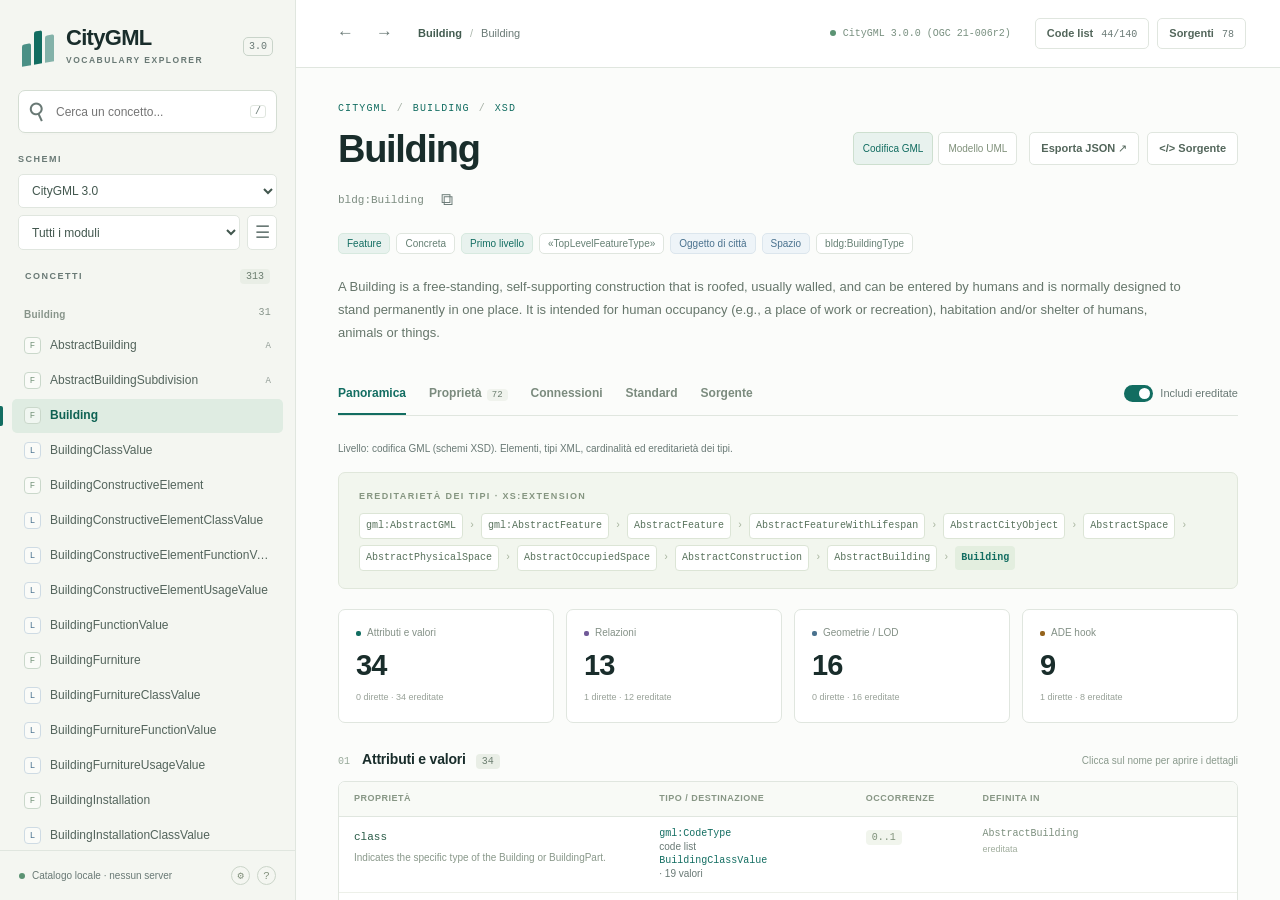
==== commit 7349e972: "ade hook clarification in labels" ====
--- a/index.html
+++ b/index.html
@@ -35,7 +35,7 @@
       <div id="extra-filters" class="extra-filters" hidden>
         <label for="category" class="sr-only">Categoria</label>
         <select id="category"><option value="">Tutte le categorie</option><option value="topLevel">Oggetti di primo livello</option><option value="cityObject">Oggetti di citt&agrave;</option><option value="space">Oggetti di citt&agrave;: spazi</option><option value="boundary">Oggetti di citt&agrave;: superfici di confine</option><option value="feature">Feature</option><option value="object">Oggetti (non feature)</option><option value="datatype">Tipi di dato</option><option value="enumeration">Enumerazioni</option><option value="codelist">Code list</option><option value="codelistFilled">Code list con valori</option><option value="codelistMissing">Code list da compilare</option></select>
-        <label><input type="checkbox" id="technical"> Tipi tecnici e punti ADE</label>
+        <label><input type="checkbox" id="technical"> Tipi tecnici e ADE hook</label>
         <label><input type="checkbox" id="only-concrete"> Solo concreti (istanziabili)</label>
         <label><input type="checkbox" id="include-external"> Riferimenti esterni</label>
       </div>
--- a/assets/styles.css
+++ b/assets/styles.css
@@ -2,7 +2,7 @@
 *{box-sizing:border-box}html,body{margin:0;height:100%;background:var(--bg);color:var(--ink);font:calc(14px*var(--font-scale,1))/1.55 var(--font)}button,input,select{font:inherit}button,a,input,select,summary{ -webkit-tap-highlight-color:transparent}button{cursor:pointer;color:inherit}a{color:var(--teal);text-decoration:none}a:hover{text-decoration:underline}button:focus-visible,a:focus-visible,summary:focus-visible,input:focus-visible,select:focus-visible{outline:2px solid var(--teal);outline-offset:3px}button:disabled{opacity:.35;cursor:default}input[type=checkbox]{accent-color:var(--teal)}.app-shell{display:flex;height:100dvh;overflow:hidden}.sidebar{width:296px;flex:0 0 296px;background:var(--side);border-right:1px solid var(--line);display:flex;flex-direction:column;min-height:0}.brand{display:flex;align-items:center;gap:12px;padding:25px 22px 23px;color:var(--ink);text-decoration:none!important}.brand strong{font-size:calc(22px*var(--font-scale,1));letter-spacing:-.7px;line-height:1.15;display:block}.brand small{display:block;font-size:calc(8.5px*var(--font-scale,1));letter-spacing:1.5px;color:var(--muted);margin-top:4px;font-weight:600}.brand-mark{width:32px;height:35px;display:flex;align-items:end;gap:3px;transform:skewY(-10deg)}.brand-mark i{display:block;width:9px;background:var(--teal);border-radius:2px 2px 0 0}.brand-mark i:nth-child(1){height:22px;opacity:.75}.brand-mark i:nth-child(2){height:33px}.brand-mark i:nth-child(3){height:27px;opacity:.5}.version{font:calc(10px*var(--font-scale,1)) var(--mono);border:1px solid #c9d4ca;border-radius:5px;padding:3px 5px;margin-left:auto;color:var(--muted)}.sidebar-tools{padding:0 18px 16px}.search-box{display:flex;align-items:center;gap:8px;background:#fff;border:1px solid #d4ddd3;border-radius:7px;padding:9px 10px;box-shadow:0 2px 2px #22332203}.search-box>span{font-size:calc(23px*var(--font-scale,1));line-height:1;transform:rotate(-25deg);color:var(--muted)}.search-box input{width:100%;border:0;background:transparent;outline:none;font-size:calc(12px*var(--font-scale,1));min-width:0}.search-box kbd{border:1px solid var(--line);border-radius:3px;padding:0 4px;font:calc(10px*var(--font-scale,1)) var(--mono);color:var(--muted)}.filter-label{display:block;font-size:calc(9px*var(--font-scale,1));letter-spacing:1.5px;color:var(--muted);font-weight:650;margin:20px 0 7px}select{padding:8px 9px;width:100%;background:#fff;border:1px solid var(--line);border-radius:5px;font-size:calc(12px*var(--font-scale,1));color:#42574e;min-width:0}.filter-row{display:flex;gap:7px;margin-top:7px}.icon-button{display:inline-flex;align-items:center;justify-content:center;border:1px solid transparent;background:transparent;min-width:30px;height:30px;border-radius:5px;color:var(--muted);font-size:calc(17px*var(--font-scale,1));padding:0 6px}.icon-button:hover{background:var(--teal-soft);color:var(--teal)}.filter-row .icon-button{height:35px;border:1px solid var(--line);background:white}.extra-filters{font-size:calc(11px*var(--font-scale,1));color:var(--muted);padding-top:9px}.extra-filters label{display:flex;gap:6px;align-items:center;margin:5px 0}.list-heading{display:flex;justify-content:space-between;padding:3px 25px 12px;align-items:center;font-size:calc(9px*var(--font-scale,1));font-weight:700;letter-spacing:1.5px;color:var(--muted)}.count{font:calc(10px*var(--font-scale,1)) var(--mono);padding:2px 6px;border-radius:4px;background:#e9eee6;color:#6c7e70;letter-spacing:0}.concept-list{flex:1;overflow:auto;padding:0 12px 24px;scrollbar-width:thin}.module-group{margin-bottom:9px}.module-label{display:flex;justify-content:space-between;padding:11px 12px 5px;color:#87948a;font-size:calc(10px*var(--font-scale,1));font-weight:650;letter-spacing:.2px}.module-label small{font:calc(10px*var(--font-scale,1)) var(--mono)}.concept-item{display:flex;align-items:center;gap:9px;padding:8px 12px;color:#53645c;border-radius:5px;font-size:calc(12px*var(--font-scale,1));line-height:1.3;min-height:34px;text-decoration:none!important;position:relative;margin:1px 0}.concept-item:hover{background:#eaf0e6}.concept-item.active{background:#dfece2;color:#0e6253;font-weight:650}.concept-item.active:before{content:"";position:absolute;left:-12px;top:7px;bottom:7px;width:3px;background:var(--teal);border-radius:0 2px 2px 0}.concept-item .item-name{overflow:hidden;text-overflow:ellipsis;white-space:nowrap;flex:1}.type-icon{font:calc(9px*var(--font-scale,1)) var(--mono);width:17px;height:17px;border:1px solid #cad8cb;border-radius:4px;display:inline-flex;align-items:center;justify-content:center;flex:none;color:#75947b;background:#fff8}.type-icon.datatype{color:var(--blue);border-color:#cedbe4}.type-icon.ade{color:var(--amber);border-color:#e3d6bb}.concept-item .abstract-mark{font:calc(9px*var(--font-scale,1)) var(--mono);opacity:.6}.sidebar-footer{display:flex;gap:7px;align-items:center;border-top:1px solid var(--line);padding:15px 19px;color:var(--muted);font-size:calc(10px*var(--font-scale,1))}.sidebar-footer button{border:1px solid #cbd5c9;background:transparent;color:#83917d;font:calc(11px*var(--font-scale,1)) var(--mono);border-radius:50%;width:19px;height:19px;padding:0;margin-left:auto}.status-dot{display:inline-block;width:6px;height:6px;background:#5b9373;border-radius:50%;flex:none}.main-shell{flex:1;min-width:0;display:flex;flex-direction:column}.topbar{height:68px;flex:none;padding:0 34px;display:flex;align-items:center;justify-content:space-between;border-bottom:1px solid var(--line);background:var(--white);gap:14px}.topbar-left,.topbar-right{display:flex;align-items:center;gap:8px;min-width:0}.breadcrumb{font-size:calc(11px*var(--font-scale,1));color:var(--muted);margin-left:10px;white-space:nowrap;overflow:hidden;text-overflow:ellipsis}.breadcrumb b{font-weight:550;color:#435c50}.breadcrumb span{padding:0 8px;color:#acb7ad}.local-badge{display:flex;gap:7px;align-items:center;font:calc(10px*var(--font-scale,1)) var(--mono);color:#799080;padding-right:16px;white-space:nowrap}.text-button{border:1px solid var(--line);background:var(--white);padding:6px 11px;border-radius:5px;font-size:calc(11px*var(--font-scale,1));font-weight:550;color:#53665b}.text-button:hover{background:var(--side);border-color:#cad7ce}.text-button span{font:calc(10px*var(--font-scale,1)) var(--mono);color:var(--muted);margin-left:5px}#content{overflow:auto;scroll-behavior:smooth;flex:1;padding:35px 42px 70px;outline:none}.page{max-width:1140px;margin:0 auto}.eyebrow{font:calc(10px*var(--font-scale,1)) var(--mono);letter-spacing:1.1px;color:var(--teal);display:flex;gap:9px;align-items:center;margin-bottom:14px;text-transform:uppercase}.eyebrow .slash{color:#a4b0a5}.hero{display:flex;justify-content:space-between;gap:16px;align-items:start}.hero h1{margin:0;font-size:calc(38px*var(--font-scale,1));font-weight:610;letter-spacing:-1.3px;line-height:1.15;overflow-wrap:anywhere}.hero-subtitle{font:calc(11px*var(--font-scale,1)) var(--mono);color:#7c8c80;margin:13px 0 0;display:flex;align-items:center;gap:8px;word-break:break-all}.hero-subtitle code{font:inherit;max-width:720px}.hero-actions{display:flex;gap:8px;flex:none;margin-top:4px}.hero-actions button{height:33px;white-space:nowrap}.badges{display:flex;flex-wrap:wrap;gap:6px;margin-top:18px}.badge{display:inline-flex;align-items:center;border:1px solid var(--line);background:var(--white);padding:3px 8px;border-radius:5px;font-size:calc(10px*var(--font-scale,1));line-height:1.3;color:#668074}.badge.teal{background:var(--teal-soft);border-color:#d7e9df;color:var(--teal)}.badge.purple{color:var(--purple);background:#f4eff8;border-color:#e4dcef}.badge.amber{color:var(--amber);background:#fbf6e9;border-color:#ebdfc7}.badge.blue{color:var(--blue);background:#eef4f8;border-color:#dce6ed}.definition{color:#66766b;line-height:1.8;font-size:calc(13px*var(--font-scale,1));max-width:855px;margin:21px 0 0;white-space:pre-line}.definition.empty{font-style:italic}.tabbar{display:flex;align-items:center;border-bottom:1px solid var(--line);margin-top:27px;gap:23px;min-height:44px;overflow:auto}.tab{border:0;background:transparent;padding:11px 0;color:#7b8b7e;font-size:calc(12px*var(--font-scale,1));font-weight:550;white-space:nowrap;position:relative}.tab.active{color:var(--teal)}.tab.active:after{content:"";position:absolute;bottom:-1px;left:0;right:0;height:2px;background:var(--teal)}.tab .count{margin-left:5px;background:#f0f3ed;font-size:calc(9px*var(--font-scale,1));padding:1px 5px}.inherited-control{display:flex;align-items:center;gap:7px;font-size:calc(11px*var(--font-scale,1));white-space:nowrap;margin-left:auto;color:var(--muted);padding:0 0 0 8px}.switch input{position:absolute;opacity:0;width:30px;height:18px;margin:0;cursor:pointer}.switch{display:inline-block;position:relative;width:29px;height:17px}.switch span{display:block;background:#d5ded3;width:29px;height:17px;border-radius:12px;pointer-events:none}.switch span:before{content:"";position:absolute;top:3px;left:3px;width:11px;height:11px;border-radius:50%;background:#fff;transition:transform .15s}.switch input:checked+span{background:var(--teal)}.switch input:checked+span:before{transform:translateX(12px)}.switch input:focus-visible+span{outline:2px solid var(--teal);outline-offset:3px}.tab-content{padding-top:25px}.section{margin-bottom:27px}.section-heading{display:flex;gap:10px;align-items:baseline;margin-bottom:12px}.section-heading h2{font-size:calc(14px*var(--font-scale,1));line-height:1.4;letter-spacing:-.2px;margin:0;font-weight:610}.section-heading .sub{margin-left:auto;color:#8a9a8d;font-size:calc(10px*var(--font-scale,1))}.section-heading .section-num{font:calc(10px*var(--font-scale,1)) var(--mono);color:#99aa9b;margin-right:2px}.inheritance-box{padding:17px 20px;background:#f2f6ee;border:1px solid #e0e7db;border-radius:7px}.inheritance-box .caption{color:#859580;font-size:calc(9px*var(--font-scale,1));letter-spacing:1.4px;font-weight:650;margin-bottom:9px}.chain{display:flex;gap:6px;flex-wrap:wrap;align-items:center;font:calc(10px*var(--font-scale,1)) var(--mono);line-height:2}.chain a{padding:2px 6px;background:#fff;border:1px solid #dce5d6;border-radius:4px;color:#58725c}.chain span.arrow{color:#a7b49e}.chain .current{font-weight:650;color:var(--teal);padding:2px 6px;background:#e3eedf;border-radius:4px}.chain .external{border-style:dashed!important}.stats-grid{display:grid;grid-template-columns:repeat(4,1fr);gap:12px;margin:20px 0 27px}.stat-card{border:1px solid var(--line);background:var(--white);border-radius:7px;padding:15px 17px;position:relative;overflow:hidden;cursor:pointer;text-align:left}.stat-card:hover{border-color:#bfd3c4;background:#fefffc}.stat-card .stat-label{font-size:calc(10px*var(--font-scale,1));color:#849187;display:flex;gap:6px;align-items:center}.stat-card strong{display:block;font-size:calc(29px*var(--font-scale,1));line-height:1.35;font-weight:550;letter-spacing:-1px;margin-top:5px}.stat-card small{font-size:calc(9px*var(--font-scale,1));color:#99a299}.stat-card .line-dot{width:5px;height:5px;display:inline-block;background:var(--teal);border-radius:2px}.stat-card .line-dot.purple{background:var(--purple)}.stat-card .line-dot.amber{background:var(--amber)}.stat-card .line-dot.blue{background:var(--blue)}.notice{padding:11px 14px;border:1px solid #eadfc6;background:#fcf8ee;border-radius:6px;color:#8a753e;font-size:calc(11px*var(--font-scale,1));margin:16px 0;display:flex;align-items:start;gap:10px}.notice .notice-icon{font:calc(13px*var(--font-scale,1)) var(--mono);flex:none}.notice a{color:#7f6526;text-decoration:underline}.notice.info{background:#f1f6f4;border-color:#dce8e1;color:#6a8170}.prop-table{border:1px solid var(--line);border-radius:7px;background:var(--white);overflow:hidden}.prop-table table{border-collapse:collapse;width:100%;table-layout:fixed}.prop-table thead{background:#f8faf6;color:#879685;font-size:calc(9px*var(--font-scale,1));letter-spacing:.5px;text-transform:uppercase}.prop-table th{text-align:left;font-weight:550;padding:10px 15px;border-bottom:1px solid var(--line)}.prop-table th:nth-child(1){width:34%}.prop-table th:nth-child(2){width:23%}.prop-table th:nth-child(3){width:13%}.prop-table th:nth-child(4){width:30%}.prop-table td{padding:11px 15px;border-bottom:1px solid #edf0e9;vertical-align:top;font-size:calc(11px*var(--font-scale,1))}.prop-table tbody tr:last-child td{border-bottom:0}.prop-name{font:calc(11px*var(--font-scale,1)) var(--mono);color:#2e5847;word-break:break-word}.prop-name-button{font:calc(11px*var(--font-scale,1)) var(--mono);border:0;background:transparent;padding:0;text-align:left;color:#285a46;text-decoration:none}.prop-name-button:hover{text-decoration:underline}.prop-description{font-size:calc(10px*var(--font-scale,1));line-height:1.5;color:#89988a;margin-top:5px}.prop-type{font:calc(10px*var(--font-scale,1)) var(--mono);word-break:break-word;display:block}.prop-origin{font:calc(10px*var(--font-scale,1)) var(--mono);display:block;color:#7c8f7e;word-break:break-word}.prop-origin.direct{color:var(--teal)}.prop-origin-label{color:#a0ad9d;font-size:calc(9px*var(--font-scale,1));margin-top:4px}.multiplicity{font:calc(10px*var(--font-scale,1)) var(--mono);background:#f1f5ed;border-radius:4px;padding:2px 6px;display:inline-block;color:#7e9079;white-space:nowrap}.muted{color:var(--muted)}.tiny{font-size:calc(10px*var(--font-scale,1))}.external-tag{font:calc(8px*var(--font-scale,1)) var(--font);color:#aa935b;margin-left:3px}.connection-grid{display:grid;grid-template-columns:repeat(2,minmax(0,1fr));gap:9px}.connection-card{border:1px solid var(--line);border-radius:6px;background:white;padding:14px 16px;text-align:left;display:flex;gap:12px;align-items:center}.connection-card:hover{border-color:#bdd0bf}.connection-card .conn-content{min-width:0;flex:1}.connection-card strong{font:calc(11px*var(--font-scale,1)) var(--mono);color:#345b48;display:block;overflow-wrap:anywhere}.connection-card small{font-size:calc(10px*var(--font-scale,1));color:#91a08d;display:block;margin-top:4px}.connection-card .conn-arrow{color:#b4c1ab}.connection-card .conn-icon{font:calc(11px*var(--font-scale,1)) var(--mono);background:#ecf4e6;color:#8ca67b;width:30px;height:30px;border-radius:5px;display:flex;align-items:center;justify-content:center;flex:none}.empty-state{padding:22px 16px;background:#f5f8f2;border:1px dashed #dce4d4;border-radius:6px;font-size:calc(12px*var(--font-scale,1));color:#8a9884}.list-empty{padding:25px 15px;font-size:calc(12px*var(--font-scale,1));color:#84917f}.legend{display:flex;gap:17px;flex-wrap:wrap;font-size:calc(10px*var(--font-scale,1));color:#8b9a85}.legend span:before{content:"";display:inline-block;width:7px;height:7px;border-radius:2px;background:var(--teal);margin-right:5px}.legend .geom:before{background:var(--blue)}.legend .ade:before{background:var(--amber)}.property-toolbar{display:flex;justify-content:space-between;gap:15px;align-items:center;margin-bottom:20px}.property-toolbar input{font-size:calc(12px*var(--font-scale,1));border:1px solid var(--line);border-radius:5px;padding:8px 11px;background:white;min-width:250px}.segment{display:flex;gap:5px;flex-wrap:wrap}.segment button{padding:5px 9px;border:1px solid var(--line);border-radius:5px;background:white;color:#80917b;font-size:calc(10px*var(--font-scale,1))}.segment button.active{color:var(--teal);background:var(--teal-soft);border-color:#cddfcf}.source-block{background:#f0f4ec;color:#4a6250;border:1px solid #dce5d4;border-radius:7px;padding:18px;font:calc(10px*var(--font-scale,1))/1.7 var(--mono);overflow:auto;max-height:570px;white-space:pre-wrap;overflow-wrap:anywhere;tab-size:2}.metadata-grid{display:grid;grid-template-columns:140px minmax(0,1fr);gap:10px 18px;font-size:calc(12px*var(--font-scale,1))}.metadata-grid dt{color:#879680}.metadata-grid dd{margin:0;overflow-wrap:anywhere;color:#526c54;font-family:var(--mono);font-size:calc(10px*var(--font-scale,1))}.constraint{border:1px solid var(--line);background:white;padding:12px 16px;border-radius:6px;margin-bottom:8px;font-size:calc(11px*var(--font-scale,1))}.constraint-label{color:#8b7c9b;font:calc(10px*var(--font-scale,1)) var(--mono);margin-bottom:6px}.source-table{width:100%;border-collapse:collapse;font-size:calc(11px*var(--font-scale,1))}.source-table td,.source-table th{text-align:left;border-bottom:1px solid var(--line);padding:10px 8px;vertical-align:top;overflow-wrap:anywhere}.source-table th{font-size:calc(9px*var(--font-scale,1));color:#8d9b85;text-transform:uppercase}.source-table .url{font:calc(9px*var(--font-scale,1)) var(--mono);max-width:300px}.section-collapse{border:1px solid var(--line);border-radius:6px;margin-bottom:12px;padding:10px 15px}.section-collapse summary{cursor:pointer;font-size:calc(12px*var(--font-scale,1));color:#657d63}.section-collapse>div{padding-top:12px}dialog{border:1px solid #dae3d3;border-radius:10px;padding:0;max-width:900px;width:calc(100% - 40px);max-height:85vh;box-shadow:0 25px 100px #0f33262b;background:var(--bg);color:var(--ink)}dialog::backdrop{background:#182f2655;backdrop-filter:blur(2px)}.modal-header{display:flex;align-items:center;justify-content:space-between;padding:18px 24px;border-bottom:1px solid var(--line);position:sticky;top:0;background:var(--bg);z-index:1}.modal-header h2{font-size:calc(17px*var(--font-scale,1));margin:0;letter-spacing:-.3px}#modal-body{padding:20px 25px 27px}#modal-body p{font-size:calc(12px*var(--font-scale,1));color:#71866d;line-height:1.8}#modal-body h3{font-size:calc(13px*var(--font-scale,1));margin-top:24px}#toast{position:fixed;bottom:25px;left:50%;transform:translateX(-50%);padding:10px 17px;background:#214638;color:white;font-size:calc(12px*var(--font-scale,1));border-radius:6px;opacity:0;pointer-events:none;transition:opacity .15s;z-index:15}#toast.visible{opacity:1}.loading{padding:35px;color:var(--muted)}.skip-link{position:fixed;top:-50px;left:12px;z-index:40;background:white;padding:10px}.skip-link:focus{top:8px}.sr-only{position:absolute;width:1px;height:1px;padding:0;margin:-1px;overflow:hidden;clip:rect(0,0,0,0);border:0}.mobile-menu{display:none}.page-footer{display:flex;gap:15px;align-items:center;border-top:1px solid var(--line);padding-top:17px;margin-top:32px;font-size:calc(9px*var(--font-scale,1));color:#9ba991}.page-footer a{margin-left:auto;color:#819773}.nowrap{white-space:nowrap}
 @media(min-width:1600px){#content{padding-top:45px}.sidebar{width:316px;flex-basis:316px}.hero h1{font-size:calc(42px*var(--font-scale,1))}}
 @media(max-width:1180px){.sidebar{width:258px;flex-basis:258px}.brand{padding-left:18px;padding-right:16px;gap:9px}#content{padding:29px 26px 60px}.topbar{padding:0 22px}.hero h1{font-size:calc(33px*var(--font-scale,1))}.hero-actions{flex-direction:column}.local-badge{display:none}.tabbar{gap:17px}.inherited-control{font-size:calc(10px*var(--font-scale,1))}.prop-table th:nth-child(1){width:31%}.prop-table th:nth-child(2){width:25%}.prop-table td{padding:11px}.stats-grid{gap:9px}.stat-card{padding:12px}.property-toolbar{align-items:start;flex-direction:column}}
-@media(max-width:850px){.sidebar{width:235px;flex-basis:235px}.brand strong{font-size:calc(20px*var(--font-scale,1))}.brand small{font-size:calc(7px*var(--font-scale,1))}.brand-mark{width:27px}.version{font-size:calc(9px*var(--font-scale,1))}.hero h1{font-size:calc(29px*var(--font-scale,1))}.hero-actions>.text-button{display:none}.stats-grid{grid-template-columns:repeat(2,1fr)}.connection-grid{grid-template-columns:1fr}.inherited-control{padding-bottom:4px}.tabbar{flex-wrap:wrap;gap:0 16px}.tab{font-size:calc(11px*var(--font-scale,1))}.prop-table{overflow:auto}.prop-table table{min-width:510px}.topbar{height:56px}.local-badge{display:none}.breadcrumb{max-width:230px;font-size:calc(10px*var(--font-scale,1))}.section-heading .sub{display:none}.topbar-right .text-button{padding:6px;font-size:calc(10px*var(--font-scale,1))}}
+@media(max-width:850px){.sidebar{width:235px;flex-basis:235px}.brand strong{font-size:calc(20px*var(--font-scale,1))}.brand small{font-size:calc(7px*var(--font-scale,1))}.brand-mark{width:27px}.version{font-size:calc(9px*var(--font-scale,1))}.hero h1{font-size:calc(29px*var(--font-scale,1))}.hero-actions>[data-tab="source"]{display:none}.stats-grid{grid-template-columns:repeat(2,1fr)}.connection-grid{grid-template-columns:1fr}.inherited-control{padding-bottom:4px}.tabbar{flex-wrap:wrap;gap:0 16px}.tab{font-size:calc(11px*var(--font-scale,1))}.prop-table{overflow:auto}.prop-table table{min-width:510px}.topbar{height:56px}.local-badge{display:none}.breadcrumb{max-width:230px;font-size:calc(10px*var(--font-scale,1))}.section-heading .sub{display:none}.topbar-right .text-button{padding:6px;font-size:calc(10px*var(--font-scale,1))}}
 @media(max-width:640px){.sidebar{position:fixed;z-index:9;inset:0 auto 0 0;width:285px;transform:translateX(-100%);transition:transform .2s;box-shadow:10px 0 40px #16332122}.sidebar.open{transform:translateX(0)}.mobile-menu{display:inline-flex}.topbar{padding:0 12px}.breadcrumb{margin-left:0;max-width:155px}.topbar-left{gap:2px}#content{padding:24px 18px 50px}.hero h1{font-size:calc(32px*var(--font-scale,1))}.hero-subtitle{font-size:calc(10px*var(--font-scale,1))}.definition{font-size:calc(12px*var(--font-scale,1))}.eyebrow{font-size:calc(9px*var(--font-scale,1))}.tabbar{margin-top:21px;gap:0 20px}.stats-grid{gap:10px}.section-heading h2{font-size:calc(13px*var(--font-scale,1))}.property-toolbar input{width:100%;min-width:0}.metadata-grid{grid-template-columns:90px minmax(0,1fr)}.source-table{font-size:calc(10px*var(--font-scale,1))}.page-footer{flex-wrap:wrap}.page-footer a{margin-left:0}.inherited-control{margin-left:0;margin-bottom:5px}.hero-subtitle code{max-width:calc(100vw - 90px)}}
 @media(prefers-reduced-motion:reduce){*,*:before,*:after{scroll-behavior:auto!important;transition:none!important}}
 .concept-links{list-style:none;padding:0;margin:0;font-size:calc(12px*var(--font-scale,1))}.concept-links li{margin:4px 0}.concept-links .level-3{padding-left:16px}
